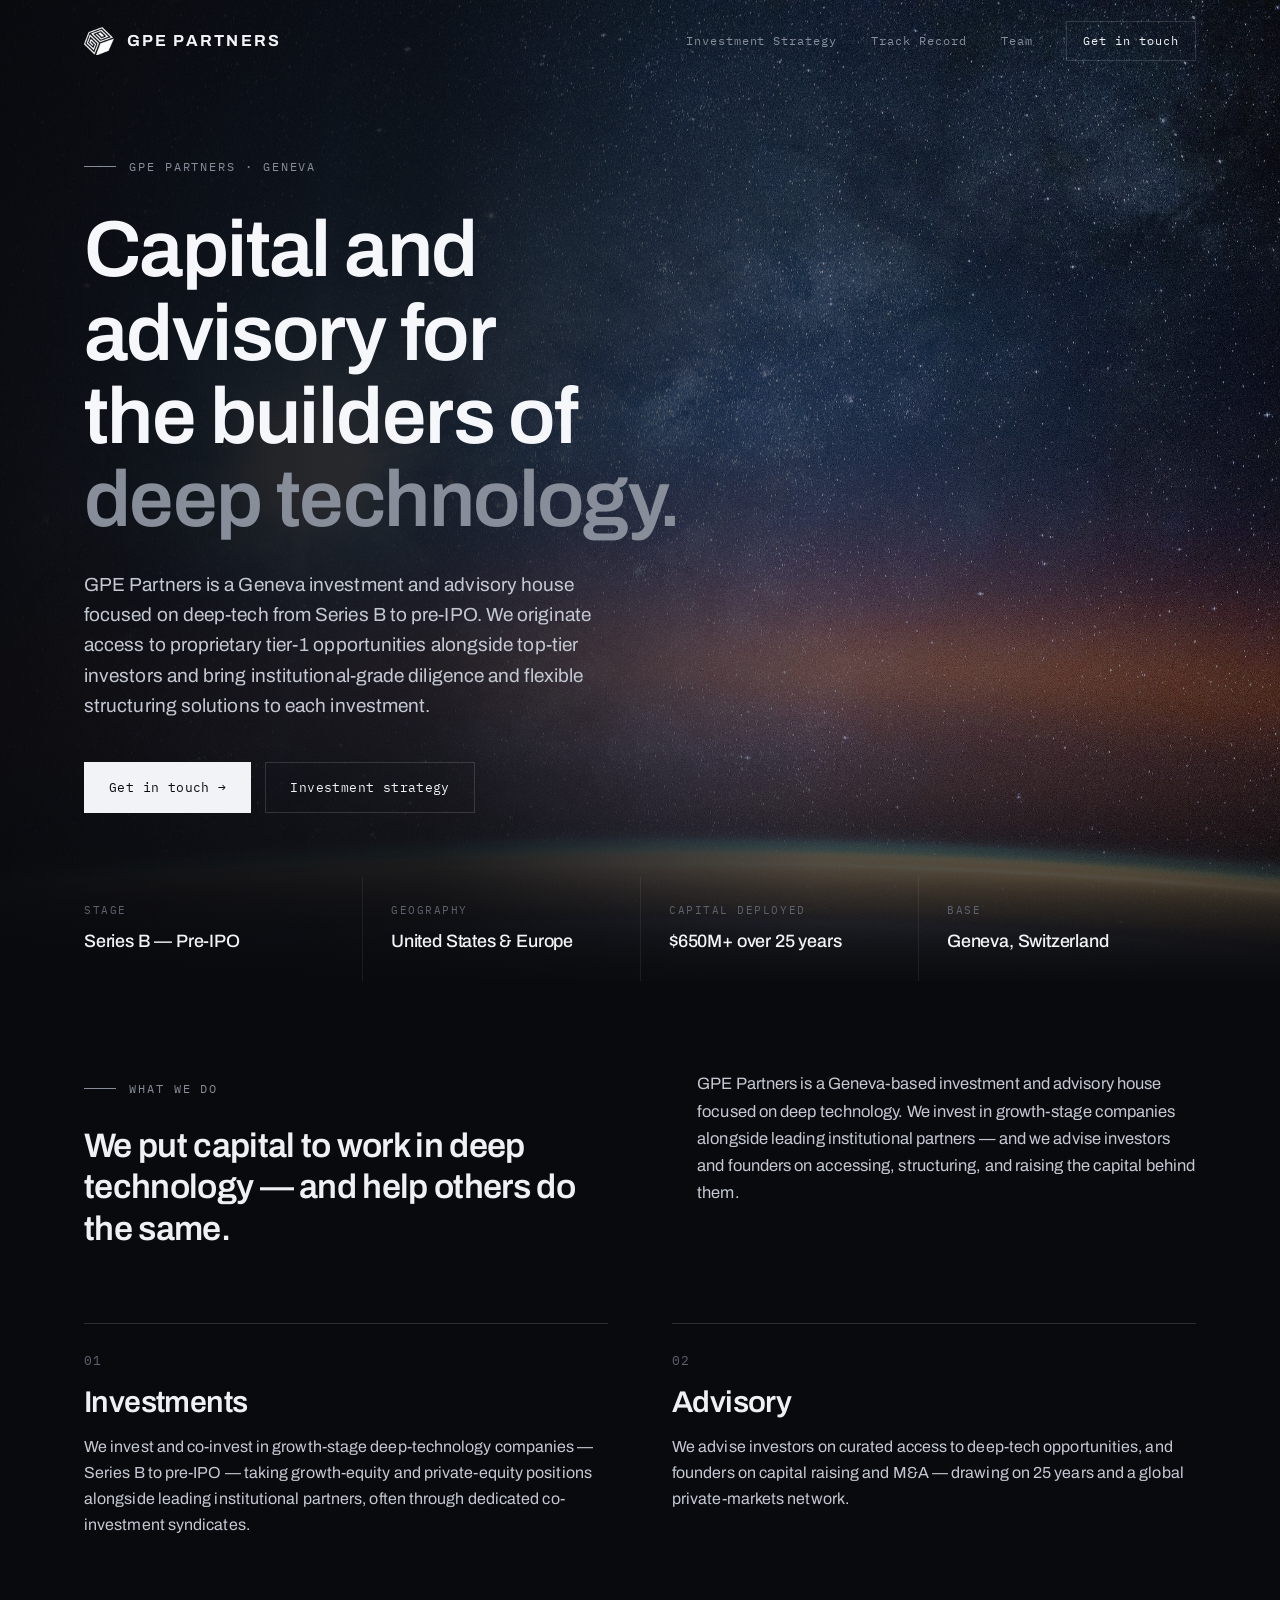
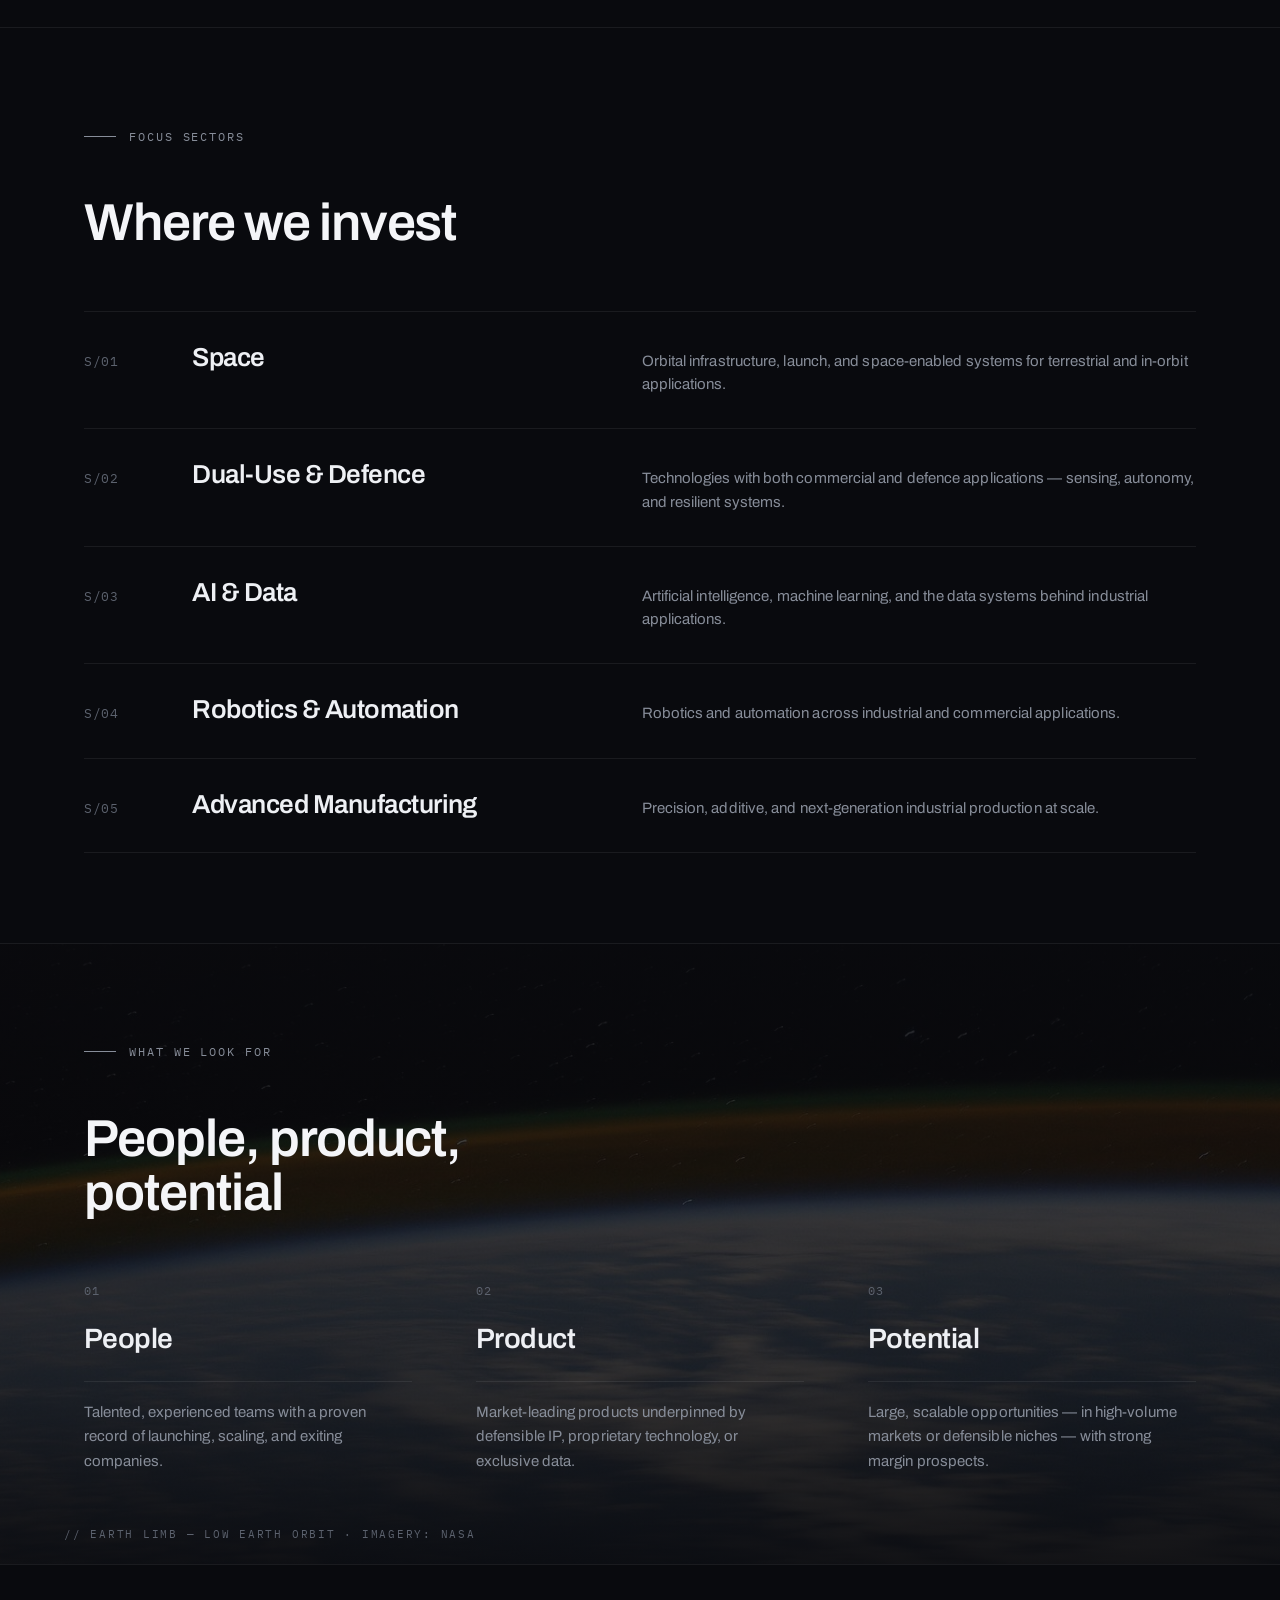
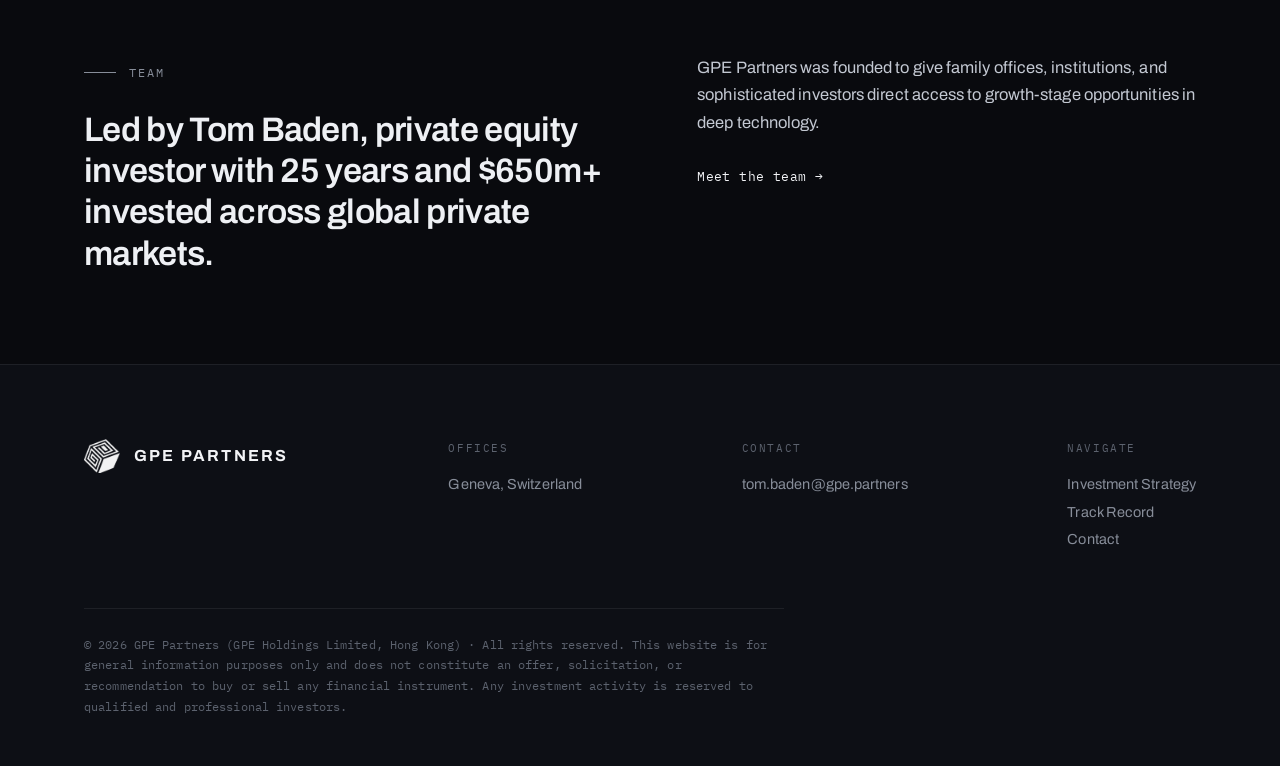
==== index.html @ fb54dc1a "Hero: first-person sub-line copy (We originate / bring); fix originate typo Co-Authored-By: Claude O" ====
<!DOCTYPE html>
<html lang="en">
<head>
<meta charset="utf-8">
<meta name="viewport" content="width=device-width, initial-scale=1">
<title>GPE Partners — Investment & advisory for deep technology</title>
<link rel="stylesheet" href="styles.css?v=13">
</head>
<body>

<header class="site-header" id="hdr">
  <div class="wrap">
    <a class="brand" href="index.html"><img src="logo-mark.png" alt="GPE Partners"><b>GPE Partners</b></a>
    <button class="menu-toggle" aria-label="Menu" aria-expanded="false"><span></span><span></span><span></span></button>
    <nav class="nav">
      <a href="strategy.html">Investment Strategy</a>
      <a href="track-record.html">Track Record</a>
      <a href="team.html">Team</a>
      <a class="cta" href="mailto:tom.baden@gpe.partners">Get in touch</a>
    </nav>
  </div>
</header>

<!-- HERO -->
<section class="hero">
  <div class="img"></div>
  <div class="scrim"></div>
  <div class="wrap">
    <span class="eyebrow">GPE Partners · Geneva</span>
    <h1>Capital and advisory for the builders of <span>deep technology.</span></h1>
    <p class="sub">GPE Partners is a Geneva investment and advisory house focused on deep-tech from Series&nbsp;B to pre-IPO. We originate access to proprietary tier-1 opportunities alongside top-tier investors and bring institutional-grade diligence and flexible structuring solutions to each investment.</p>
    <div class="cta-row">
      <a class="btn solid" href="mailto:tom.baden@gpe.partners">Get in touch →</a>
      <a class="btn" href="strategy.html">Investment strategy</a>
    </div>
  </div>
  <div class="facts">
    <div class="wrap">
      <div class="fact"><div class="k">Stage</div><div class="v">Series B — Pre-IPO</div></div>
      <div class="fact"><div class="k">Geography</div><div class="v">United States &amp; Europe</div></div>
      <div class="fact"><div class="k">Capital deployed</div><div class="v">$650M+ over 25 years</div></div>
      <div class="fact"><div class="k">Base</div><div class="v">Geneva, Switzerland</div></div>
    </div>
  </div>
</section>

<!-- WHAT WE DO / TWO ARMS -->
<section>
  <div class="wrap two-col reveal">
    <div>
      <span class="eyebrow">What we do</span>
      <p class="big" style="margin-top:26px;">We put capital to work in deep technology — and help others do the same.</p>
    </div>
    <div class="body-col">
      <p>GPE Partners is a Geneva-based investment and advisory house focused on deep technology. We invest in growth-stage companies alongside leading institutional partners — and we advise investors and founders on accessing, structuring, and raising the capital behind them.</p>
    </div>
  </div>
  <div class="wrap arms reveal">
    <div class="arm">
      <div class="arm-n">01</div>
      <h3>Investments</h3>
      <p>We invest and co-invest in growth-stage deep-technology companies — Series&nbsp;B to pre-IPO — taking growth-equity and private-equity positions alongside leading institutional partners, often through dedicated co-investment syndicates.</p>
    </div>
    <div class="arm">
      <div class="arm-n">02</div>
      <h3>Advisory</h3>
      <p>We advise investors on curated access to deep-tech opportunities, and founders on capital raising and M&amp;A — drawing on 25 years and a global private-markets network.</p>
    </div>
  </div>
</section>

<!-- SECTORS -->
<section class="divide">
  <div class="wrap">
    <div class="section-head reveal">
      <span class="eyebrow">Focus sectors</span>
      <h2 style="margin-top:24px;">Where we invest</h2>
    </div>
    <div class="sectors reveal">
      <div class="srow"><div class="idx">S/01</div><h3>Space</h3><p>Orbital infrastructure, launch, and space-enabled systems for terrestrial and in-orbit applications.</p></div>
      <div class="srow"><div class="idx">S/02</div><h3>Dual-Use &amp; Defence</h3><p>Technologies with both commercial and defence applications — sensing, autonomy, and resilient systems.</p></div>
      <div class="srow"><div class="idx">S/03</div><h3>AI &amp; Data</h3><p>Artificial intelligence, machine learning, and the data systems behind industrial applications.</p></div>
      <div class="srow"><div class="idx">S/04</div><h3>Robotics &amp; Automation</h3><p>Robotics and automation across industrial and commercial applications.</p></div>
      <div class="srow"><div class="idx">S/05</div><h3>Advanced Manufacturing</h3><p>Precision, additive, and next-generation industrial production at scale.</p></div>
    </div>
  </div>
</section>

<!-- CRITERIA (Earth image as background) -->
<section class="divide section-bg">
  <div class="bgimg" style="background-image:url('img/golden.jpg');"></div>
  <div class="scrim"></div>
  <div class="wrap">
    <div class="section-head reveal">
      <span class="eyebrow">What we look for</span>
      <h2 style="margin-top:24px;">People, product, potential</h2>
    </div>
    <div class="criteria reveal">
      <div class="crit"><div class="n">01</div><div class="k">People</div><div class="rule"></div><p>Talented, experienced teams with a proven record of launching, scaling, and exiting companies.</p></div>
      <div class="crit"><div class="n">02</div><div class="k">Product</div><div class="rule"></div><p>Market-leading products underpinned by defensible IP, proprietary technology, or exclusive data.</p></div>
      <div class="crit"><div class="n">03</div><div class="k">Potential</div><div class="rule"></div><p>Large, scalable opportunities — in high-volume markets or defensible niches — with strong margin prospects.</p></div>
    </div>
  </div>
  <div class="credit">// Earth limb — low Earth orbit · imagery: NASA</div>
</section>

<!-- TEAM teaser -->
<section class="divide" id="team">
  <div class="wrap two-col reveal">
    <div>
      <span class="eyebrow">Team</span>
      <p class="big" style="margin-top:26px;">Led by Tom Baden, private equity investor with 25 years and $650m+ invested across global private markets.</p>
    </div>
    <div class="body-col">
      <p>GPE Partners was founded to give family offices, institutions, and sophisticated investors direct access to growth-stage opportunities in deep technology.</p>
      <p style="margin-top:26px;"><a class="link" href="team.html">Meet the team →</a></p>
    </div>
  </div>
</section>

<!-- FOOTER -->
<footer class="site-footer">
  <div class="wrap">
    <div class="fbrand"><img src="logo-mark.png" alt="GPE Partners"><b>GPE Partners</b></div>
    <div class="fcol"><h4>Offices</h4><p>Geneva, Switzerland</p></div>
    <div class="fcol"><h4>Contact</h4><a href="mailto:tom.baden@gpe.partners">tom.baden@gpe.partners</a></div>
    <div class="fcol"><h4>Navigate</h4><a href="strategy.html">Investment Strategy</a><a href="track-record.html">Track Record</a><a href="mailto:tom.baden@gpe.partners">Contact</a></div>
  </div>
  <div class="wrap">
    <p class="foot-legal">© 2026 GPE Partners (GPE Holdings Limited, Hong Kong) · All rights reserved. This website is for general information purposes only and does not constitute an offer, solicitation, or recommendation to buy or sell any financial instrument. Any investment activity is reserved to qualified and professional investors.</p>
  </div>
</footer>

<script>
(function(){
  var hdr = document.getElementById('hdr');
  function onScroll(){ if (window.scrollY > 40) hdr.classList.add('scrolled'); else hdr.classList.remove('scrolled'); }
  onScroll(); window.addEventListener('scroll', onScroll, {passive:true});
  var mt = document.querySelector('.menu-toggle');
  if (mt) {
    mt.addEventListener('click', function(){
      var open = hdr.classList.toggle('nav-open');
      mt.setAttribute('aria-expanded', open ? 'true' : 'false');
    });
    hdr.querySelectorAll('.nav a').forEach(function(a){
      a.addEventListener('click', function(){ hdr.classList.remove('nav-open'); mt.setAttribute('aria-expanded','false'); });
    });
  }
  var reduce = window.matchMedia('(prefers-reduced-motion: reduce)').matches;
  var els = document.querySelectorAll('.reveal');
  if (reduce || !('IntersectionObserver' in window)) { els.forEach(function(e){e.classList.add('in');}); return; }
  var io = new IntersectionObserver(function(entries){
    entries.forEach(function(en){ if(en.isIntersecting){ en.target.classList.add('in'); io.unobserve(en.target); } });
  }, {threshold: 0.12, rootMargin: '0px 0px -8% 0px'});
  els.forEach(function(e){ io.observe(e); });
})();
</script>

</body>
</html>
---- styles.css ----
/* ==========================================================================
   GPE Partners — v4  ·  "Mission control"
   Archivo grotesque + IBM Plex Mono · monochrome · telemetry / spec-sheet
   ========================================================================== */

@import url('https://fonts.googleapis.com/css2?family=Archivo:wght@400;500;600;700&family=IBM+Plex+Mono:wght@400;500&display=swap');

:root{
  --bg:    #090a0e;
  --panel: #0d0f15;
  --fg:    #f2f3f6;
  --fg-2:  #c3c8d2;
  --mut:   #878d99;
  --dim:   #5c626e;
  --line:  rgba(255,255,255,0.14);
  --line2: rgba(255,255,255,0.07);

  --sans: 'Archivo', -apple-system, BlinkMacSystemFont, 'Segoe UI', sans-serif;
  --mono: 'IBM Plex Mono', ui-monospace, SFMono-Regular, monospace;

  --wrap: 1240px;
  --gutter: clamp(22px, 5vw, 72px);
}

*{ box-sizing:border-box; margin:0; padding:0; }
html{ scroll-behavior:smooth; }
html,body{ overflow-x:hidden; }
body{
  background:var(--bg); color:var(--fg); font-family:var(--sans);
  font-size:16.5px; font-weight:400; line-height:1.65; letter-spacing:0.005em;
  -webkit-font-smoothing:antialiased; text-rendering:optimizeLegibility;
}
.wrap{ max-width:var(--wrap); margin:0 auto; padding:0 var(--gutter); }
a{ color:inherit; text-decoration:none; }
h1,h2,h3{ font-weight:600; letter-spacing:-0.02em; line-height:1.05; }

/* ---- shared bits ---------------------------------------------------- */
.eyebrow{
  font-family:var(--mono); font-size:12px; font-weight:400; letter-spacing:0.16em;
  text-transform:uppercase; color:var(--mut); display:inline-flex; align-items:center; gap:13px;
}
.eyebrow::before{ content:""; width:32px; height:1px; background:var(--mut); }

.btn{
  display:inline-flex; align-items:center; gap:9px;
  font-family:var(--mono); font-size:13px; letter-spacing:0.03em;
  padding:14px 24px; border:1px solid var(--line); transition:all .2s ease; color:var(--fg);
}
.btn.solid{ background:var(--fg); color:var(--bg); border-color:var(--fg); }
.btn:hover{ background:#fff; color:var(--bg); border-color:#fff; }

.link{ font-family:var(--mono); font-size:13px; letter-spacing:0.03em; color:var(--fg);
  display:inline-flex; align-items:center; gap:9px; transition:gap .2s ease; }
.link:hover{ gap:14px; }

/* ---- header --------------------------------------------------------- */
.site-header{ position:fixed; top:0; left:0; right:0; z-index:60;
  transition:background .3s ease, border-color .3s ease, backdrop-filter .3s ease;
  border-bottom:1px solid transparent; }
.site-header.scrolled{ background:rgba(9,10,14,0.82); backdrop-filter:saturate(150%) blur(16px);
  border-bottom:1px solid var(--line2); }
.site-header .wrap{ display:flex; align-items:center; justify-content:space-between; height:82px; }
.brand{ display:flex; align-items:center; gap:13px; position:relative; z-index:2; }
.brand img{ height:28px; width:auto; display:block; }
.brand b{ font-weight:700; font-size:16px; letter-spacing:0.14em; text-transform:uppercase; }
.nav{ display:flex; align-items:center; gap:34px; }
.nav a{ font-family:var(--mono); font-size:12px; letter-spacing:0.08em; color:var(--mut); transition:color .18s ease; }
.nav a:hover{ color:#fff; }
.nav a.cta{ color:var(--fg); border:1px solid var(--line); padding:9px 16px; }
.nav a.cta:hover{ border-color:#fff; color:#fff; }
.menu-toggle{ display:none; flex-direction:column; justify-content:center; gap:5px; width:42px; height:42px; padding:9px; background:none; border:none; cursor:pointer; position:relative; z-index:2; }
.menu-toggle span{ display:block; width:22px; height:1.5px; background:var(--fg); transition:transform .25s ease, opacity .2s ease; }
.site-header.nav-open .menu-toggle span:nth-child(1){ transform:translateY(6.5px) rotate(45deg); }
.site-header.nav-open .menu-toggle span:nth-child(2){ opacity:0; }
.site-header.nav-open .menu-toggle span:nth-child(3){ transform:translateY(-6.5px) rotate(-45deg); }

/* ---- hero ----------------------------------------------------------- */
.hero{ position:relative; min-height:100svh; display:flex; flex-direction:column; justify-content:space-between; overflow:hidden; padding:0; }
.hero.compact{ min-height:74svh; justify-content:center; }
.hero .img{ position:absolute; inset:0; z-index:0; background:url('img/hero.jpg') center/cover no-repeat;
  animation:kenburns 44s ease-in-out infinite alternate; }
.hero.compact .img{ background-position:center 58%; }
.hero .scrim{ position:absolute; inset:0; z-index:1;
  background:
    linear-gradient(90deg, rgba(9,10,14,0.96) 0%, rgba(9,10,14,0.85) 34%, rgba(9,10,14,0.45) 64%, rgba(9,10,14,0.32) 100%),
    linear-gradient(0deg, rgba(9,10,14,0.92) 0%, transparent 24%); }
.hero > .wrap{ position:relative; z-index:2; width:100%; padding-top:clamp(148px,15.5vh,188px); padding-bottom:64px; }
.hero .eyebrow{ margin-bottom:32px; }
.hero h1{ font-size:clamp(40px,6.2vw,84px); max-width:15ch; text-wrap:balance; color:#f6f7fb; }
.hero h1 span{ color:var(--mut); }
.hero .sub{ margin-top:28px; max-width:50ch; font-size:clamp(16px,1.6vw,19px); line-height:1.6; color:var(--fg-2); }
.hero .cta-row{ margin-top:40px; display:flex; gap:14px; flex-wrap:wrap; }

@keyframes kenburns{ from{ transform:scale(1); } to{ transform:scale(1.08); } }

/* ---- telemetry / fund-facts strip ----------------------------------- */
.facts{ position:relative; z-index:2;
  background:linear-gradient(0deg, rgba(9,10,14,0.72), transparent); }
.facts .wrap{ display:grid; grid-template-columns:repeat(4,1fr); }
.fact{ padding:24px 28px 24px 0; }
.fact + .fact{ padding-left:28px; border-left:1px solid var(--line2); }
.fact .k{ font-family:var(--mono); font-size:11px; letter-spacing:0.14em; text-transform:uppercase; color:var(--dim); }
.fact .v{ margin-top:8px; font-size:clamp(15px,1.4vw,18px); font-weight:500; letter-spacing:-0.01em; }

/* ---- sections ------------------------------------------------------- */
section{ position:relative; padding:clamp(58px,7vw,100px) 0; }
.divide{ border-top:1px solid var(--line2); }
.section-head{ max-width:60ch; }
.section-head .eyebrow{ margin-bottom:26px; }
.section-head h2{ font-size:clamp(30px,4.2vw,52px); color:#f4f5f8; text-wrap:balance; }
.section-head p{ margin-top:22px; font-size:18px; color:var(--fg-2); font-weight:400; }

.two-col{ display:grid; grid-template-columns:1.05fr 1fr; gap:clamp(34px,7vw,104px); align-items:start; }
.big{ font-size:clamp(24px,3vw,34px); font-weight:600; letter-spacing:-0.02em; line-height:1.22; color:#eef0f4; }
.body-col p{ color:var(--fg-2); font-size:16.5px; }
.body-col p + p{ margin-top:20px; }

/* ---- sector list ---------------------------------------------------- */
.sectors{ margin-top:60px; border-top:1px solid var(--line2); }
.srow{ display:grid; grid-template-columns:70px 1fr 1.35fr; gap:clamp(16px,3vw,52px);
  align-items:baseline; padding:32px 0; border-bottom:1px solid var(--line2); transition:background .25s ease; }
.srow:hover{ background:rgba(255,255,255,0.02); }
.srow .idx{ font-family:var(--mono); font-size:13px; color:var(--dim); letter-spacing:0.05em; }
.srow h3{ font-size:clamp(20px,2.4vw,26px); font-weight:600; color:#eef0f4; }
.srow p{ color:var(--mut); font-size:15px; line-height:1.55; }

/* ---- criteria ------------------------------------------------------- */
.criteria{ display:grid; grid-template-columns:repeat(3,1fr); gap:clamp(28px,5vw,68px); margin-top:60px; }
.crit .n{ font-family:var(--mono); font-size:12px; letter-spacing:0.1em; color:var(--dim); }
.crit .k{ margin-top:16px; font-size:clamp(22px,2.6vw,28px); font-weight:600; letter-spacing:-0.02em; color:#eef0f4; }
.crit .rule{ width:100%; height:1px; background:var(--line2); margin:18px 0 18px; }
.crit p{ color:var(--mut); font-size:15px; }

/* ---- stage ladder --------------------------------------------------- */
.ladder{ display:grid; grid-template-columns:repeat(3,1fr); gap:10px; margin-top:54px; }
.stage{ border:1px solid var(--line2); padding:20px 12px; text-align:center;
  font-family:var(--mono); font-size:11.5px; font-weight:400; letter-spacing:0.08em; text-transform:uppercase; color:var(--dim); }
.stage.on{ color:var(--bg); background:var(--fg); border-color:var(--fg); font-weight:500; }
.ladder-cap{ margin-top:22px; font-family:var(--mono); font-size:12.5px; color:var(--dim); letter-spacing:0.02em; }

.note{ margin-top:24px; font-family:var(--mono); font-size:11.5px; color:var(--dim); letter-spacing:0.03em; }

/* ---- footer --------------------------------------------------------- */
.site-footer{ border-top:1px solid var(--line2); padding:74px 0 48px; background:var(--panel); }
.site-footer .wrap{ display:flex; justify-content:space-between; align-items:flex-start; gap:48px; flex-wrap:wrap; }
.site-footer .fbrand{ display:flex; align-items:center; gap:14px; }
.site-footer .fbrand img{ height:34px; width:auto; opacity:0.95; }
.site-footer .fbrand b{ font-family:var(--sans); font-weight:700; font-size:16px; letter-spacing:0.14em; text-transform:uppercase; color:#f2f3f6; }
.site-footer .fcol h4{ font-family:var(--mono); font-size:11px; letter-spacing:0.14em; text-transform:uppercase; color:var(--dim); font-weight:400; margin-bottom:14px; }
.site-footer .fcol p, .site-footer .fcol a{ font-size:14.5px; color:var(--mut); line-height:1.9; display:block; }
.site-footer .fcol a:hover{ color:#fff; }
.foot-legal{ margin-top:54px; padding-top:26px; border-top:1px solid var(--line2);
  font-family:var(--mono); font-size:11.5px; color:var(--dim); line-height:1.8; max-width:100ch; letter-spacing:0.01em; }

/* ---- reveal --------------------------------------------------------- */
.reveal{ opacity:0; transform:translateY(20px); transition:opacity .8s cubic-bezier(.2,.7,.2,1), transform .8s cubic-bezier(.2,.7,.2,1); }
.reveal.in{ opacity:1; transform:none; }

@media (prefers-reduced-motion: reduce){
  .hero .img{ animation:none; }
  .reveal{ opacity:1; transform:none; transition:none; }
  html{ scroll-behavior:auto; }
}

/* ---- responsive ----------------------------------------------------- */
@media (max-width:900px){
  .menu-toggle{ display:flex; }
  .site-header.nav-open{ background:var(--bg); backdrop-filter:none; -webkit-backdrop-filter:none; }
  .nav{ position:fixed; inset:0; z-index:1; flex-direction:column; align-items:flex-start; justify-content:center;
    gap:4px; padding:0 var(--gutter); background:var(--bg);
    opacity:0; pointer-events:none; transition:opacity .28s ease; }
  .site-header.nav-open .nav{ opacity:1; pointer-events:auto; }
  .nav a{ font-family:var(--sans); font-size:clamp(28px,8vw,36px); font-weight:600; letter-spacing:-0.02em;
    color:var(--fg); padding:12px 0; border:none; }
  .nav a.cta{ margin-top:30px; font-family:var(--mono); font-size:13px; font-weight:400; letter-spacing:0.05em;
    border:1px solid var(--line); padding:15px 28px; color:var(--fg); }
  .two-col{ grid-template-columns:1fr; gap:30px; }
  .criteria{ grid-template-columns:1fr; gap:30px; }
  .srow{ grid-template-columns:44px 1fr; }
  .srow p{ grid-column:2; }
  .ladder{ grid-template-columns:repeat(3,1fr); }
}
@media (max-width:520px){
  .ladder{ grid-template-columns:repeat(2,1fr); }
}
@media (max-width:600px){
  .facts .wrap{ grid-template-columns:repeat(2,1fr); }
  .fact:nth-child(3){ border-left:none; }
}

/* ---- track-record ledger (dedicated page) --------------------------- */
.ledger-group{ margin-top:64px; }
.ledger-group:first-of-type{ margin-top:52px; }
.ledger-group > .glabel{ display:flex; align-items:baseline; justify-content:space-between; gap:20px;
  font-family:var(--mono); font-size:12px; letter-spacing:0.14em; text-transform:uppercase; color:var(--mut);
  padding-bottom:16px; border-bottom:1px solid var(--line); }
.lhead, .lrow{ display:grid; grid-template-columns:1.4fr 1.7fr 1.15fr 0.95fr; gap:clamp(14px,2.4vw,40px); align-items:baseline; }
.lhead{ padding:18px 0 16px; border-bottom:1px solid var(--line2); }
.lhead span{ font-family:var(--mono); font-size:10.5px; letter-spacing:0.16em; text-transform:uppercase; color:var(--dim); }
.lrow{ padding:22px 0; border-bottom:1px solid var(--line2); transition:background .2s ease; }
.lrow:hover{ background:rgba(255,255,255,0.02); }
.lrow .co{ font-size:18px; font-weight:600; letter-spacing:-0.01em; color:#eef0f4; }
.lrow .tx{ font-size:14.5px; color:var(--fg-2); font-weight:400; }
.lrow .sec, .lrow .geo{ font-family:var(--mono); font-size:12.5px; letter-spacing:0.02em; color:var(--mut); }
.lrow .geo{ color:var(--dim); }

@media (max-width:820px){
  .lhead{ display:none; }
  .lrow{ grid-template-columns:1fr; gap:6px; padding:20px 0; }
  .lrow .co{ font-size:17px; }
  .lrow .tx{ margin-top:2px; }
  .lrow .sec::before{ content:"SECTOR — "; color:var(--dim); }
  .lrow .geo::before{ content:"GEO — "; color:var(--dim); }
}

/* ---- team ----------------------------------------------------------- */
.people{ display:flex; flex-direction:column; gap:clamp(52px,7vw,92px); margin-top:66px; }
.person{ display:grid; grid-template-columns:300px 1fr; gap:clamp(28px,5vw,66px); align-items:start; }
.person .portrait{ position:relative; aspect-ratio:4/5; border:none; background:none;
  display:flex; align-items:center; justify-content:center; overflow:hidden; }
.person .role{ font-family:var(--mono); font-size:12.5px; letter-spacing:0.12em; text-transform:uppercase; color:var(--mut); margin-bottom:12px; }
.person h3{ font-size:clamp(26px,3vw,36px); font-weight:600; letter-spacing:-0.02em; color:#eef0f4; }
.person .bio{ margin-top:20px; color:var(--fg-2); max-width:60ch; }
.person .bio p + p{ margin-top:14px; }
.person .meta{ margin-top:26px; display:flex; flex-wrap:wrap; align-items:center; gap:16px 26px; }
.person .chips{ display:flex; flex-wrap:wrap; gap:8px; }
.person .chip{ font-family:var(--mono); font-size:11px; letter-spacing:0.05em; color:var(--mut); border:1px solid var(--line2); padding:6px 11px; }

@media (max-width:820px){
  .person{ grid-template-columns:1fr; gap:24px; }
  .person .portrait{ max-width:240px; }
}

.person .portrait img{ position:absolute; inset:0; width:100%; height:100%; object-fit:cover; display:block; }

/* ---- section with image background ---------------------------------- */
.section-bg{ position:relative; overflow:hidden; }
.section-bg > .bgimg{ position:absolute; inset:0; z-index:0; background-position:center 22%; background-size:cover; background-repeat:no-repeat; }
.section-bg > .scrim{ position:absolute; inset:0; z-index:1;
  background:linear-gradient(180deg, rgba(9,10,14,0.92) 0%, rgba(9,10,14,0.74) 42%, rgba(9,10,14,0.80) 72%, rgba(9,10,14,0.95) 100%); }
.section-bg > .wrap{ position:relative; z-index:2; }
.section-bg .credit{ position:absolute; left:var(--gutter); bottom:20px; z-index:2;
  font-family:var(--mono); font-size:11px; letter-spacing:0.16em; text-transform:uppercase; color:var(--dim); }

/* ---- two arms (Investments / Advisory) ------------------------------ */
.arms{ display:grid; grid-template-columns:1fr 1fr; gap:clamp(28px,5vw,64px); margin-top:clamp(46px,6vw,74px); }
.arm{ border-top:1px solid var(--line); padding-top:26px; }
.arm-n{ font-family:var(--mono); font-size:13px; color:var(--dim); letter-spacing:0.05em; }
.arm h3{ margin-top:15px; font-size:clamp(22px,2.6vw,30px); font-weight:600; color:#eef0f4; }
.arm p{ margin-top:16px; color:var(--fg-2); font-size:16px; line-height:1.62; }
@media (max-width:760px){ .arms{ grid-template-columns:1fr; gap:34px; } }
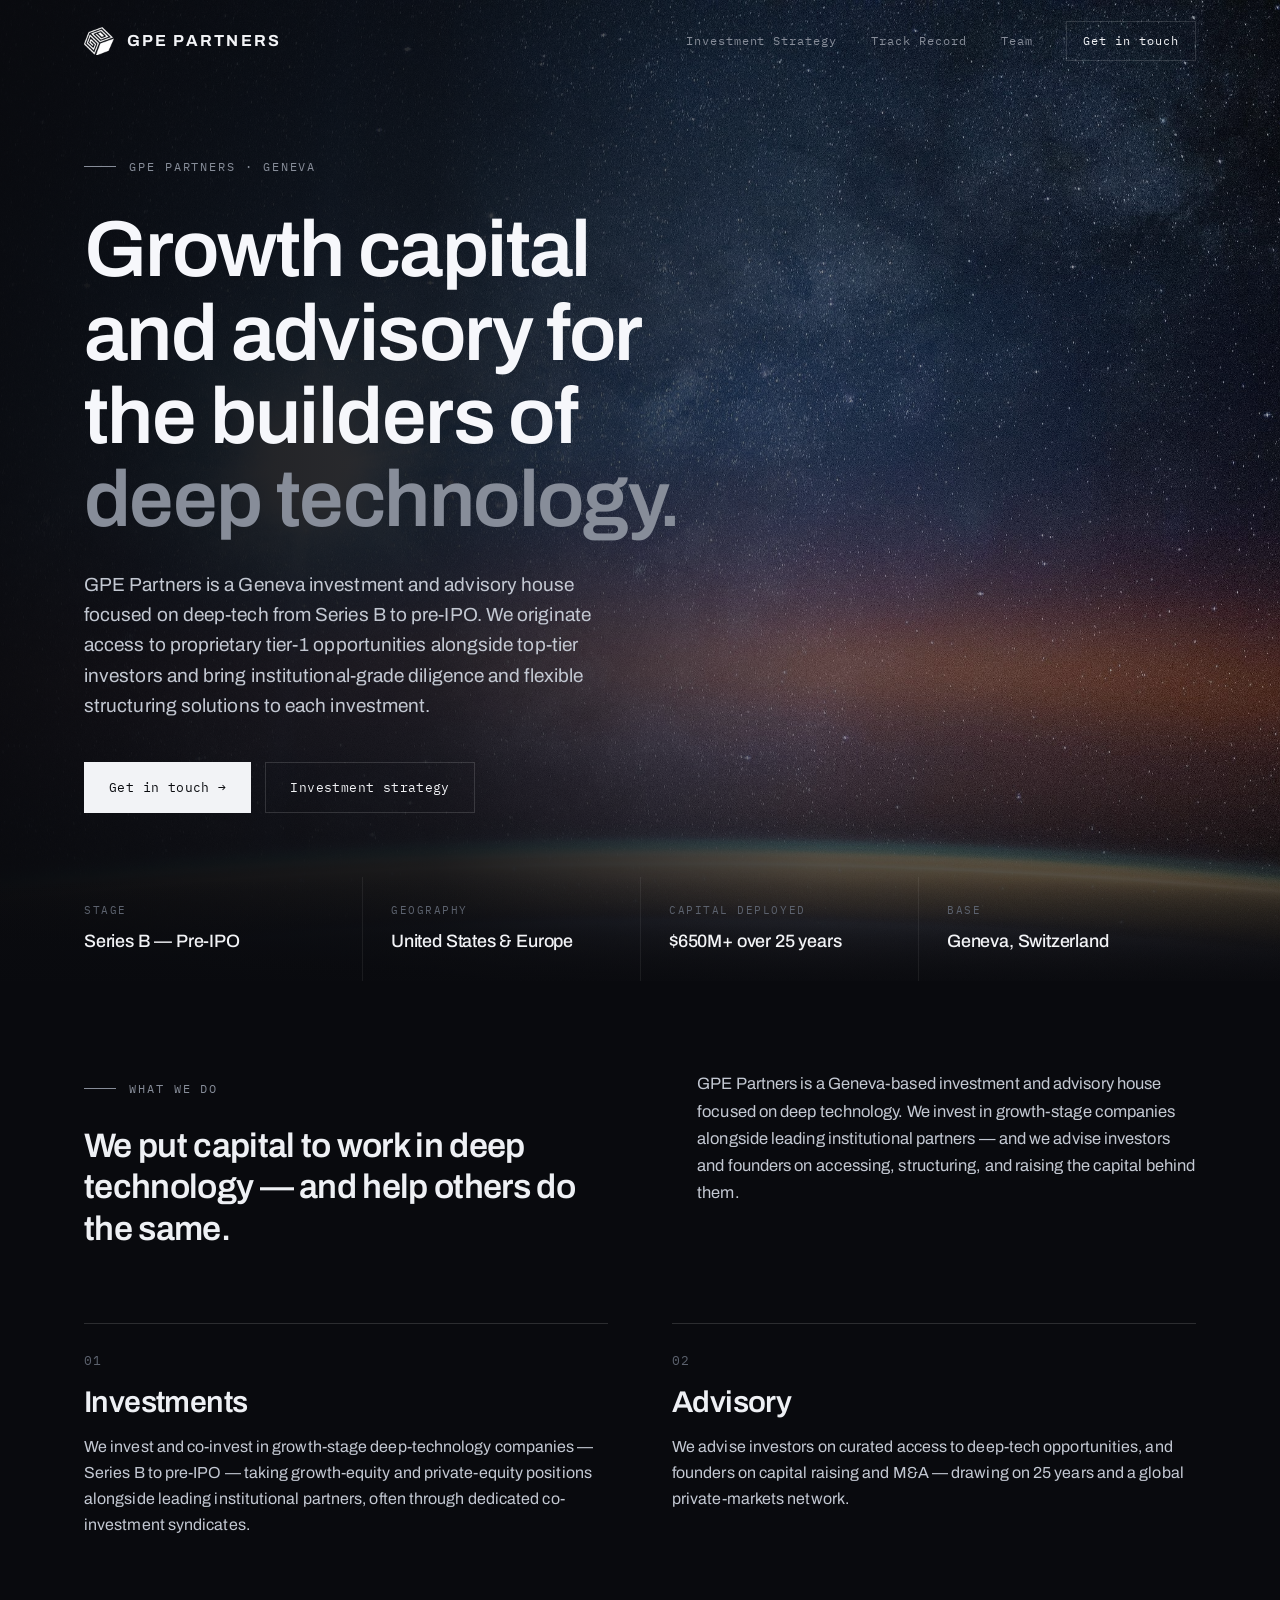
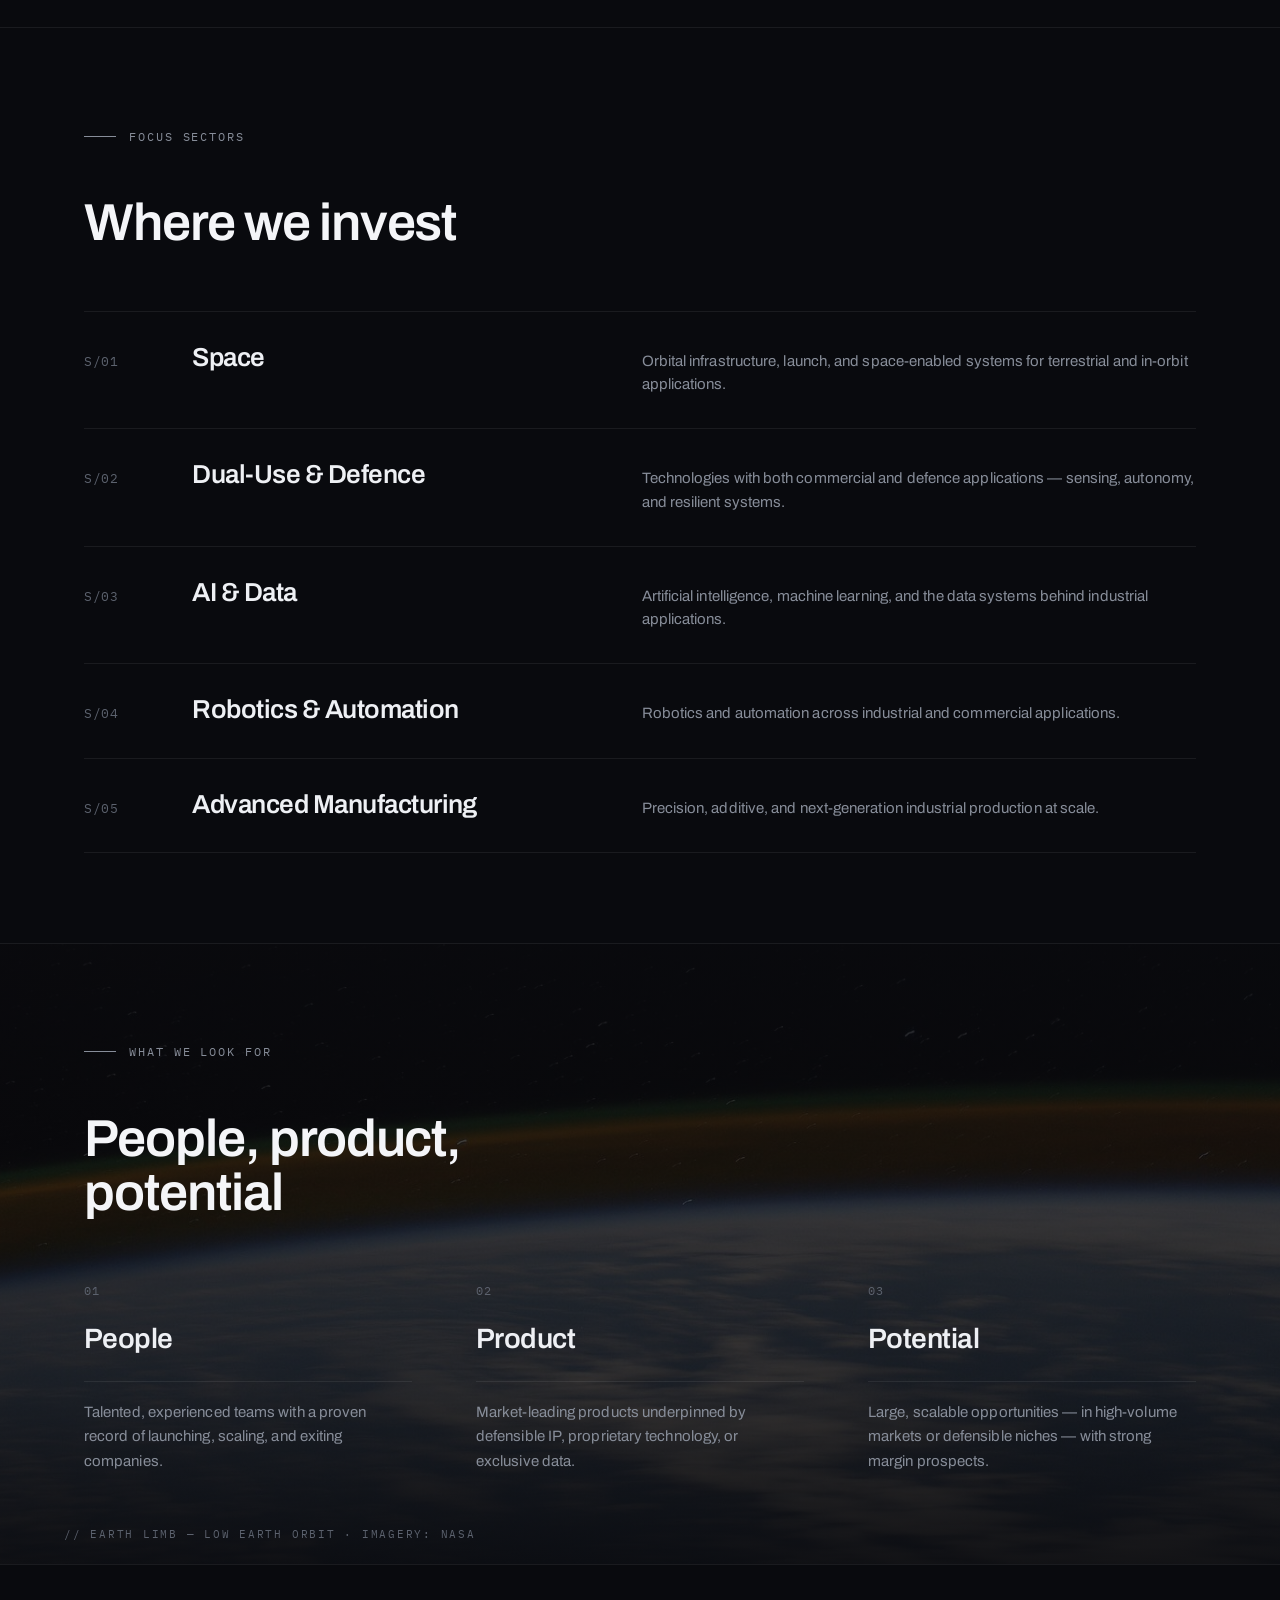
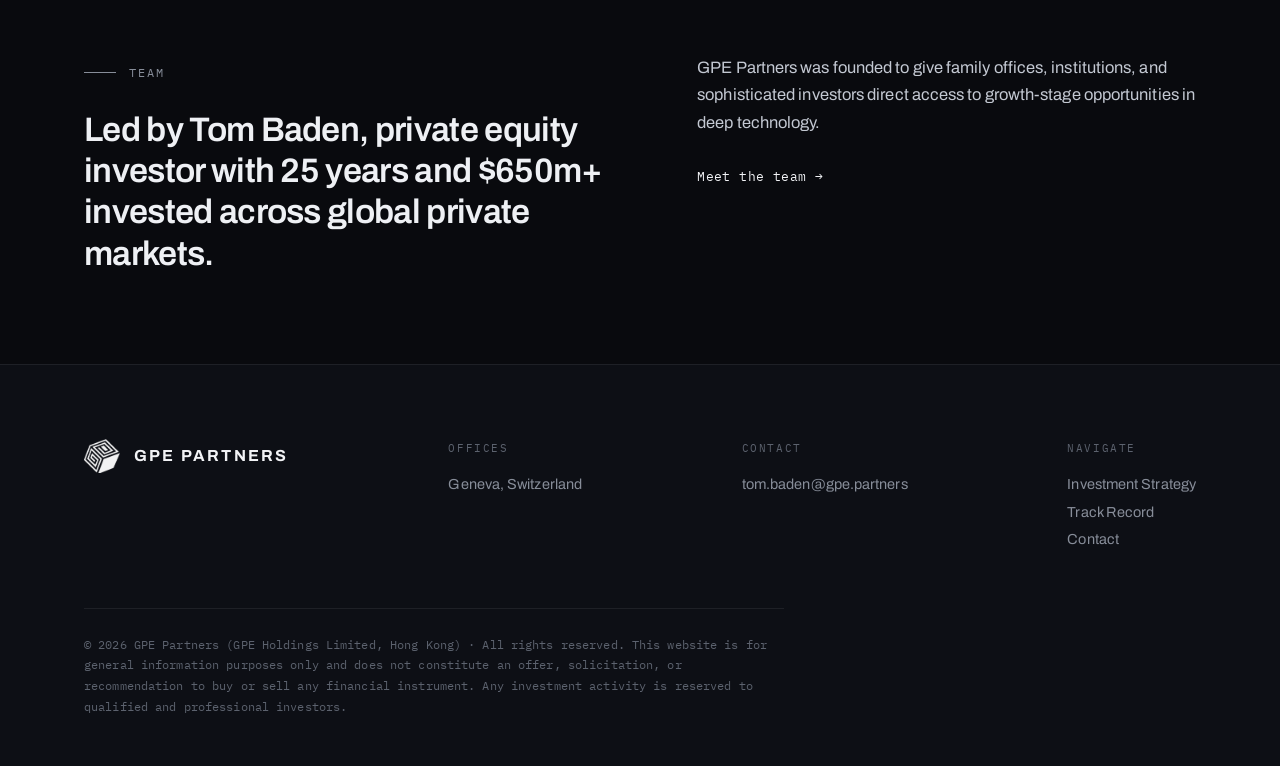
==== commit 4e52e9bc: "Home: headline reads 'Growth capital and advisory' Co-Authored-By: Claude Opus 5.5 <noreply@anthropi" ====
--- a/index.html
+++ b/index.html
@@ -27,7 +27,7 @@
   <div class="scrim"></div>
   <div class="wrap">
     <span class="eyebrow">GPE Partners · Geneva</span>
-    <h1>Capital and advisory for the builders of <span>deep technology.</span></h1>
+    <h1>Growth capital and advisory for the builders of <span>deep technology.</span></h1>
     <p class="sub">GPE Partners is a Geneva investment and advisory house focused on deep-tech from Series&nbsp;B to pre-IPO. We originate access to proprietary tier-1 opportunities alongside top-tier investors and bring institutional-grade diligence and flexible structuring solutions to each investment.</p>
     <div class="cta-row">
       <a class="btn solid" href="mailto:tom.baden@gpe.partners">Get in touch →</a>
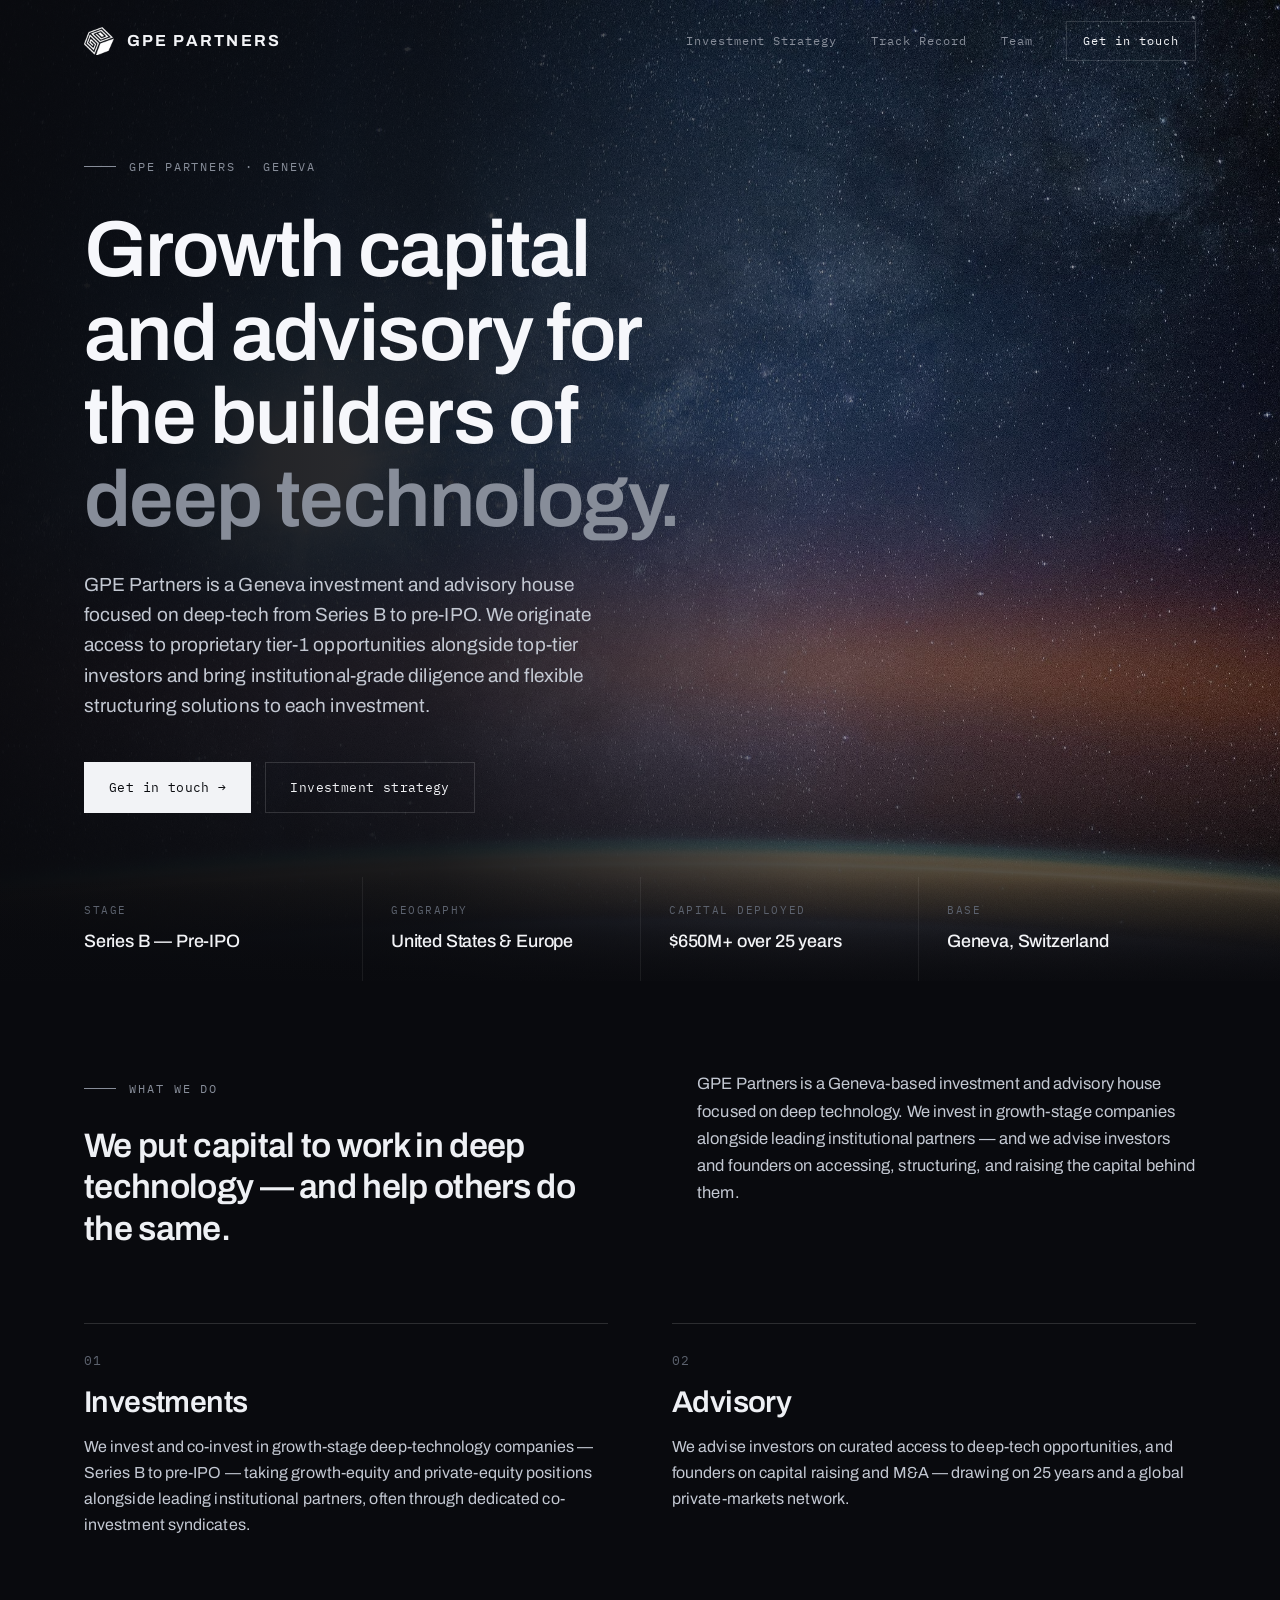
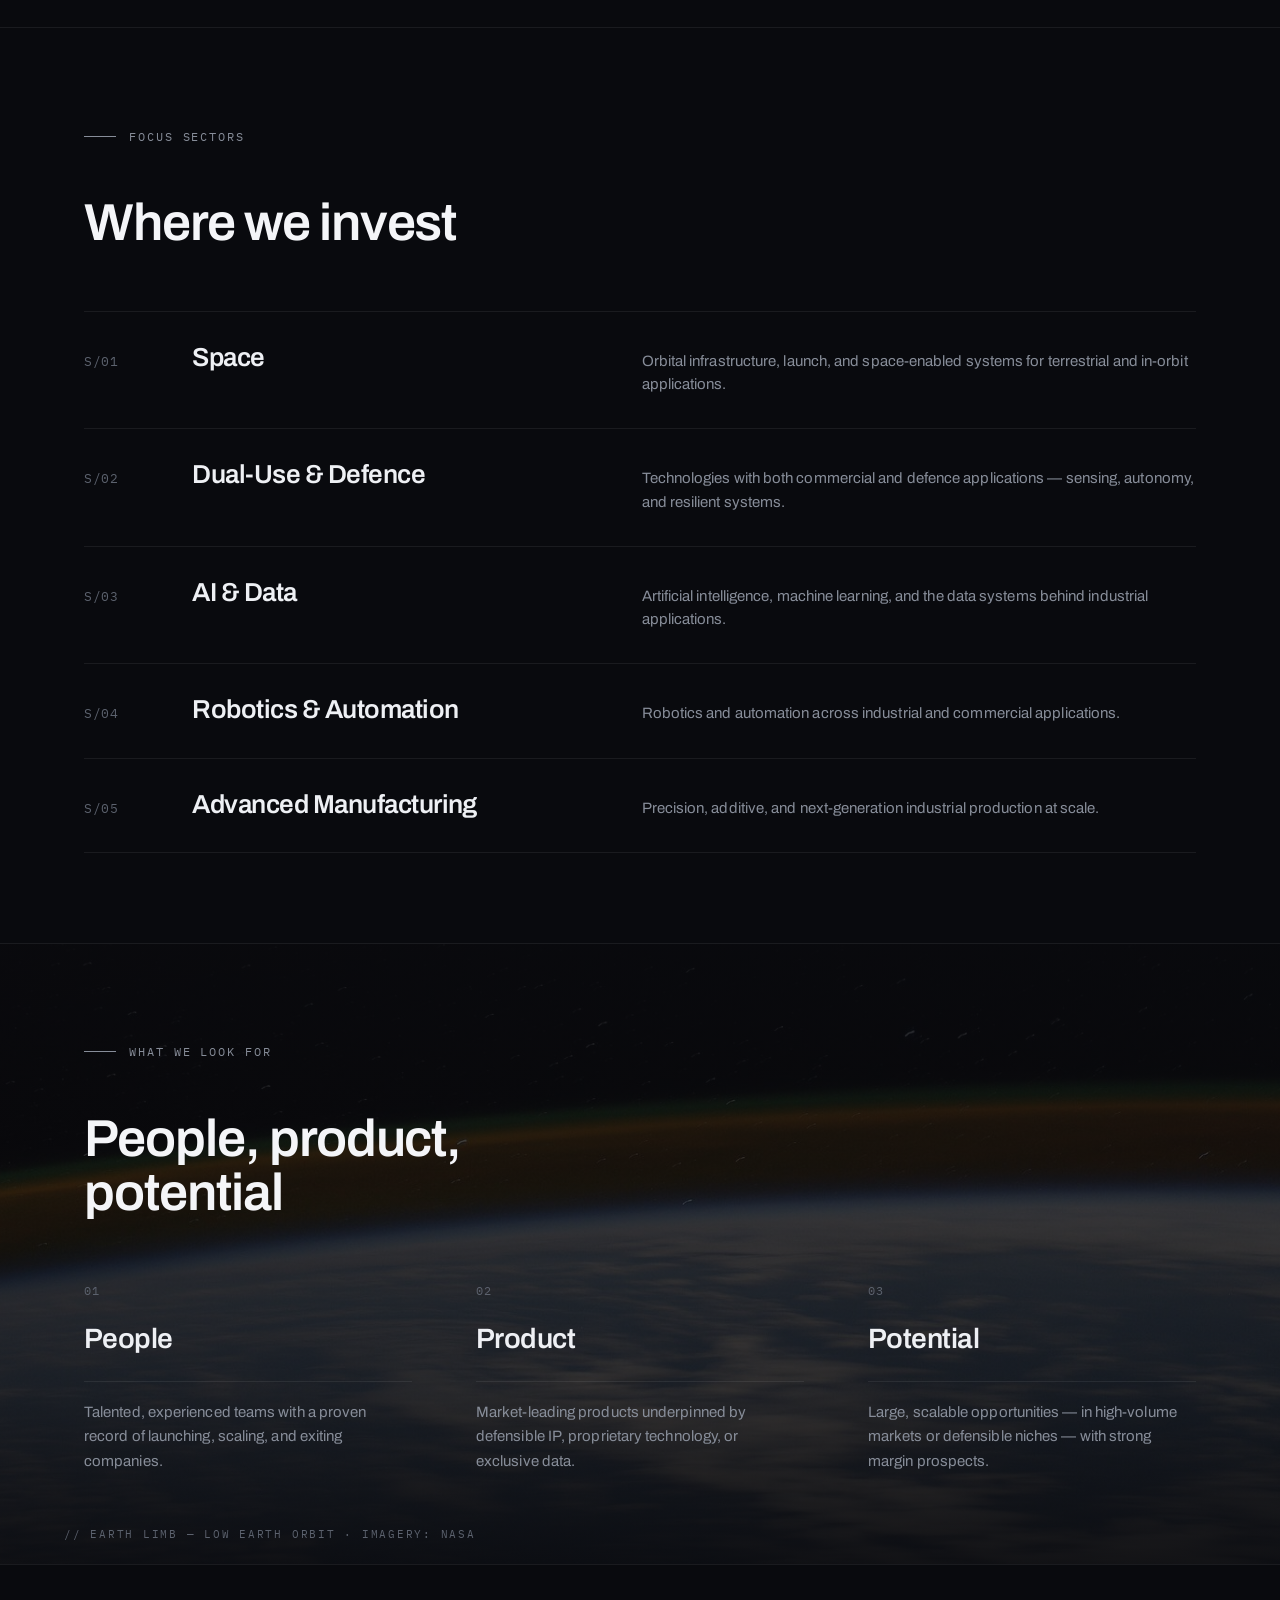
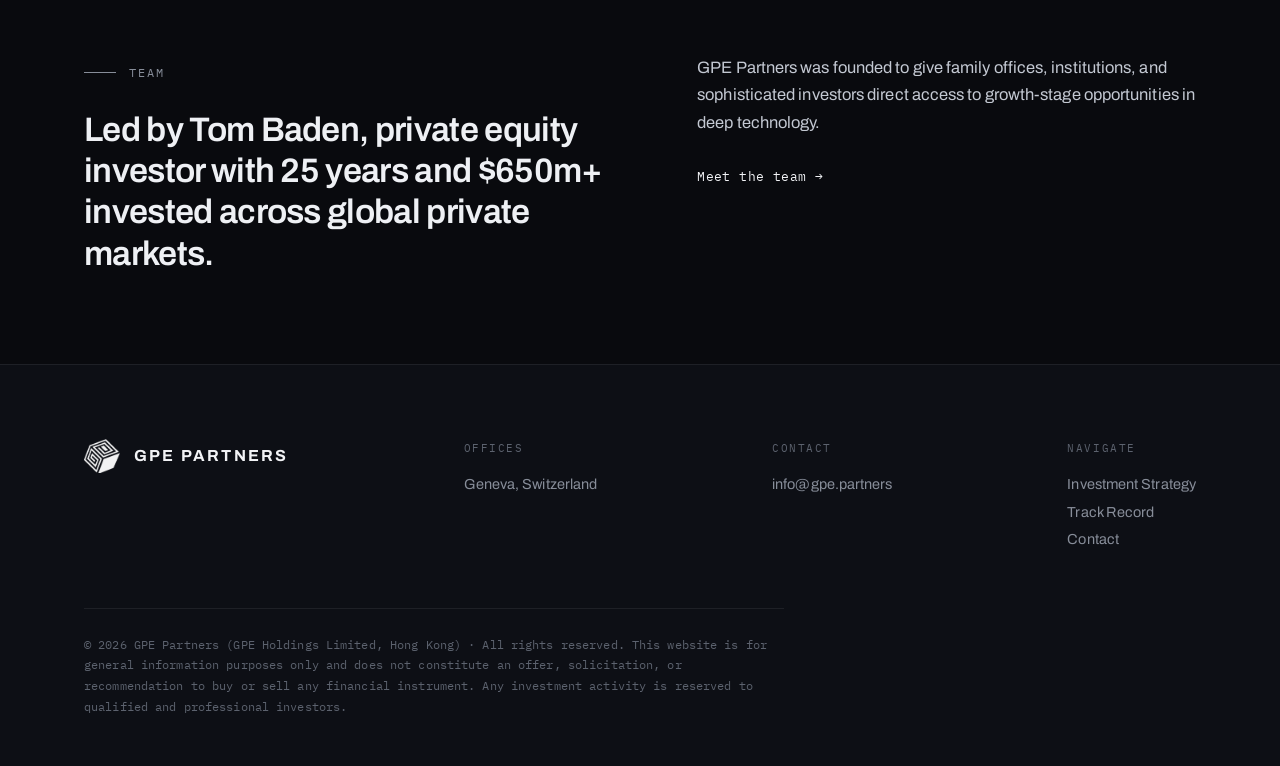
==== commit 80db0100: "Footer: contact address info@gpe.partners on all pages Co-Authored-By: Claude Opus 5.5 <noreply@anth" ====
--- a/index.html
+++ b/index.html
@@ -123,8 +123,8 @@
   <div class="wrap">
     <div class="fbrand"><img src="logo-mark.png" alt="GPE Partners"><b>GPE Partners</b></div>
     <div class="fcol"><h4>Offices</h4><p>Geneva, Switzerland</p></div>
-    <div class="fcol"><h4>Contact</h4><a href="mailto:tom.baden@gpe.partners">tom.baden@gpe.partners</a></div>
-    <div class="fcol"><h4>Navigate</h4><a href="strategy.html">Investment Strategy</a><a href="track-record.html">Track Record</a><a href="mailto:tom.baden@gpe.partners">Contact</a></div>
+    <div class="fcol"><h4>Contact</h4><a href="mailto:info@gpe.partners">info@gpe.partners</a></div>
+    <div class="fcol"><h4>Navigate</h4><a href="strategy.html">Investment Strategy</a><a href="track-record.html">Track Record</a><a href="mailto:info@gpe.partners">Contact</a></div>
   </div>
   <div class="wrap">
     <p class="foot-legal">© 2026 GPE Partners (GPE Holdings Limited, Hong Kong) · All rights reserved. This website is for general information purposes only and does not constitute an offer, solicitation, or recommendation to buy or sell any financial instrument. Any investment activity is reserved to qualified and professional investors.</p>
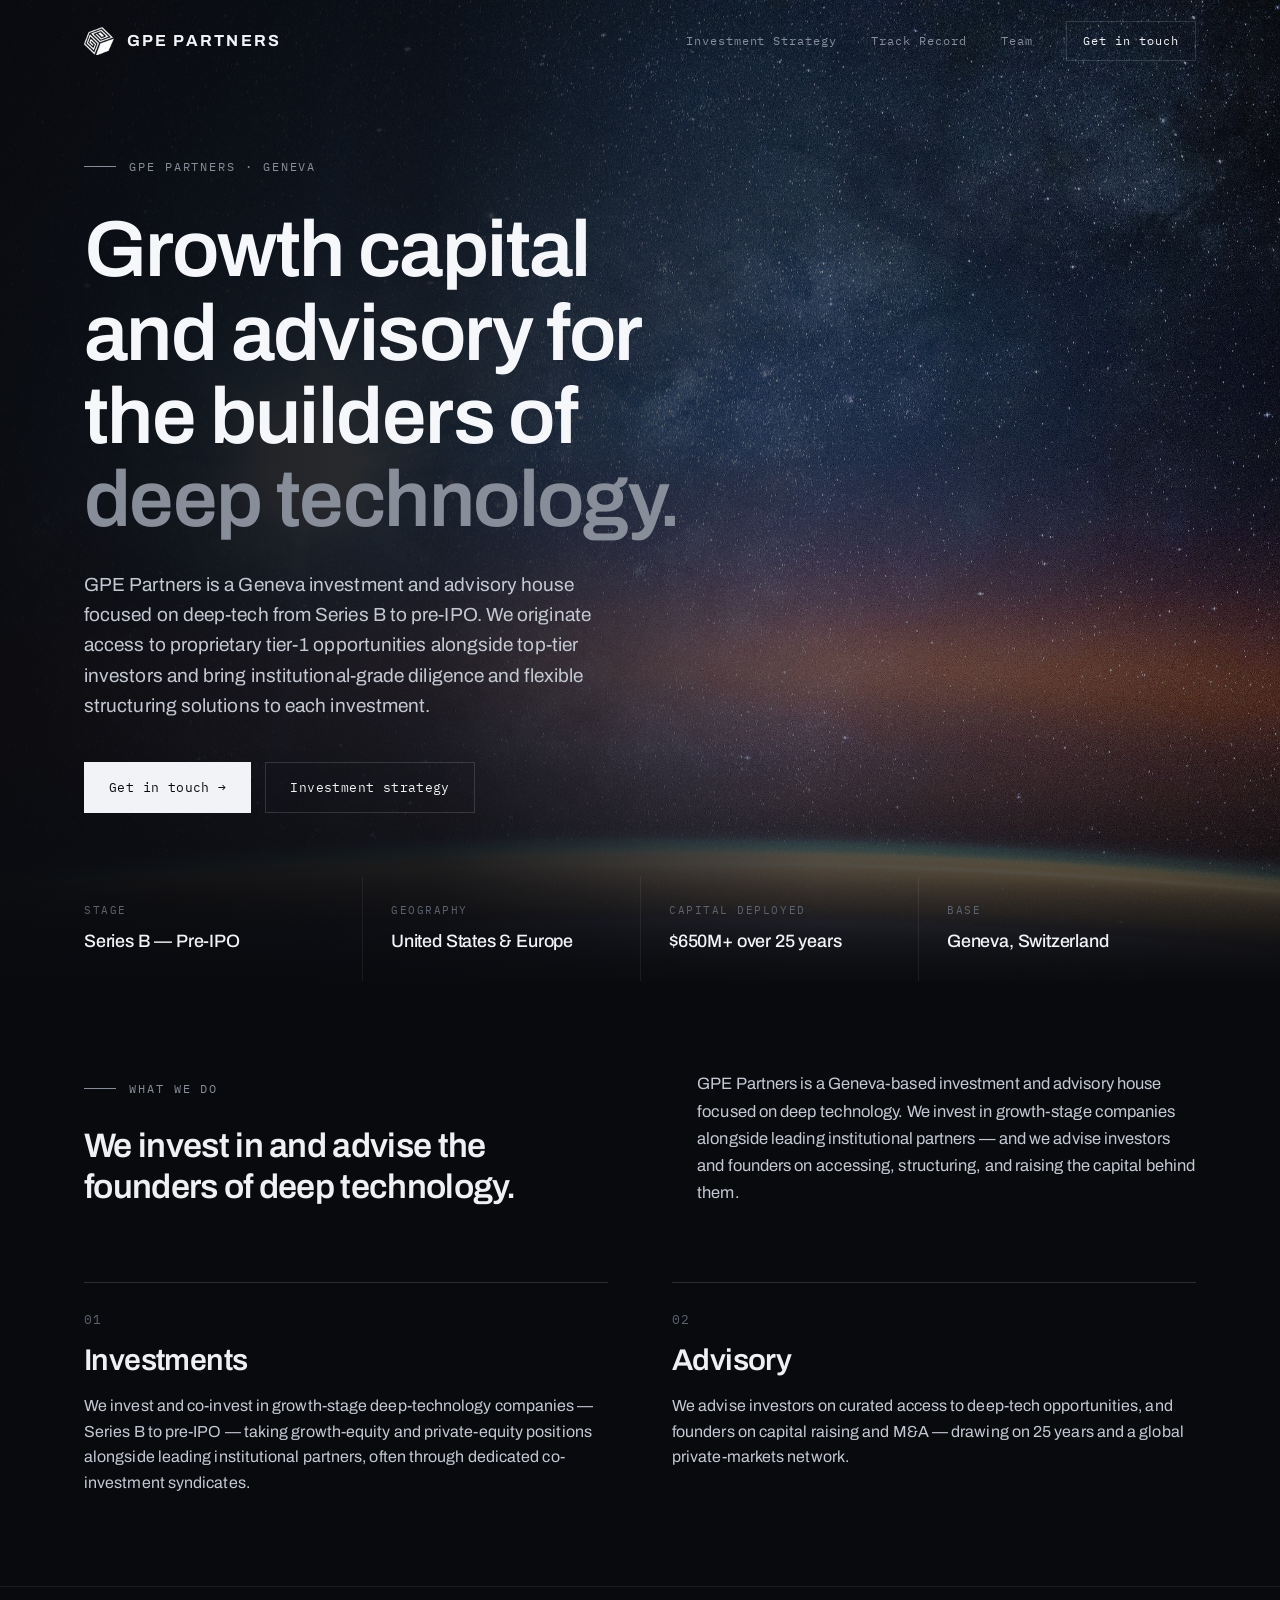
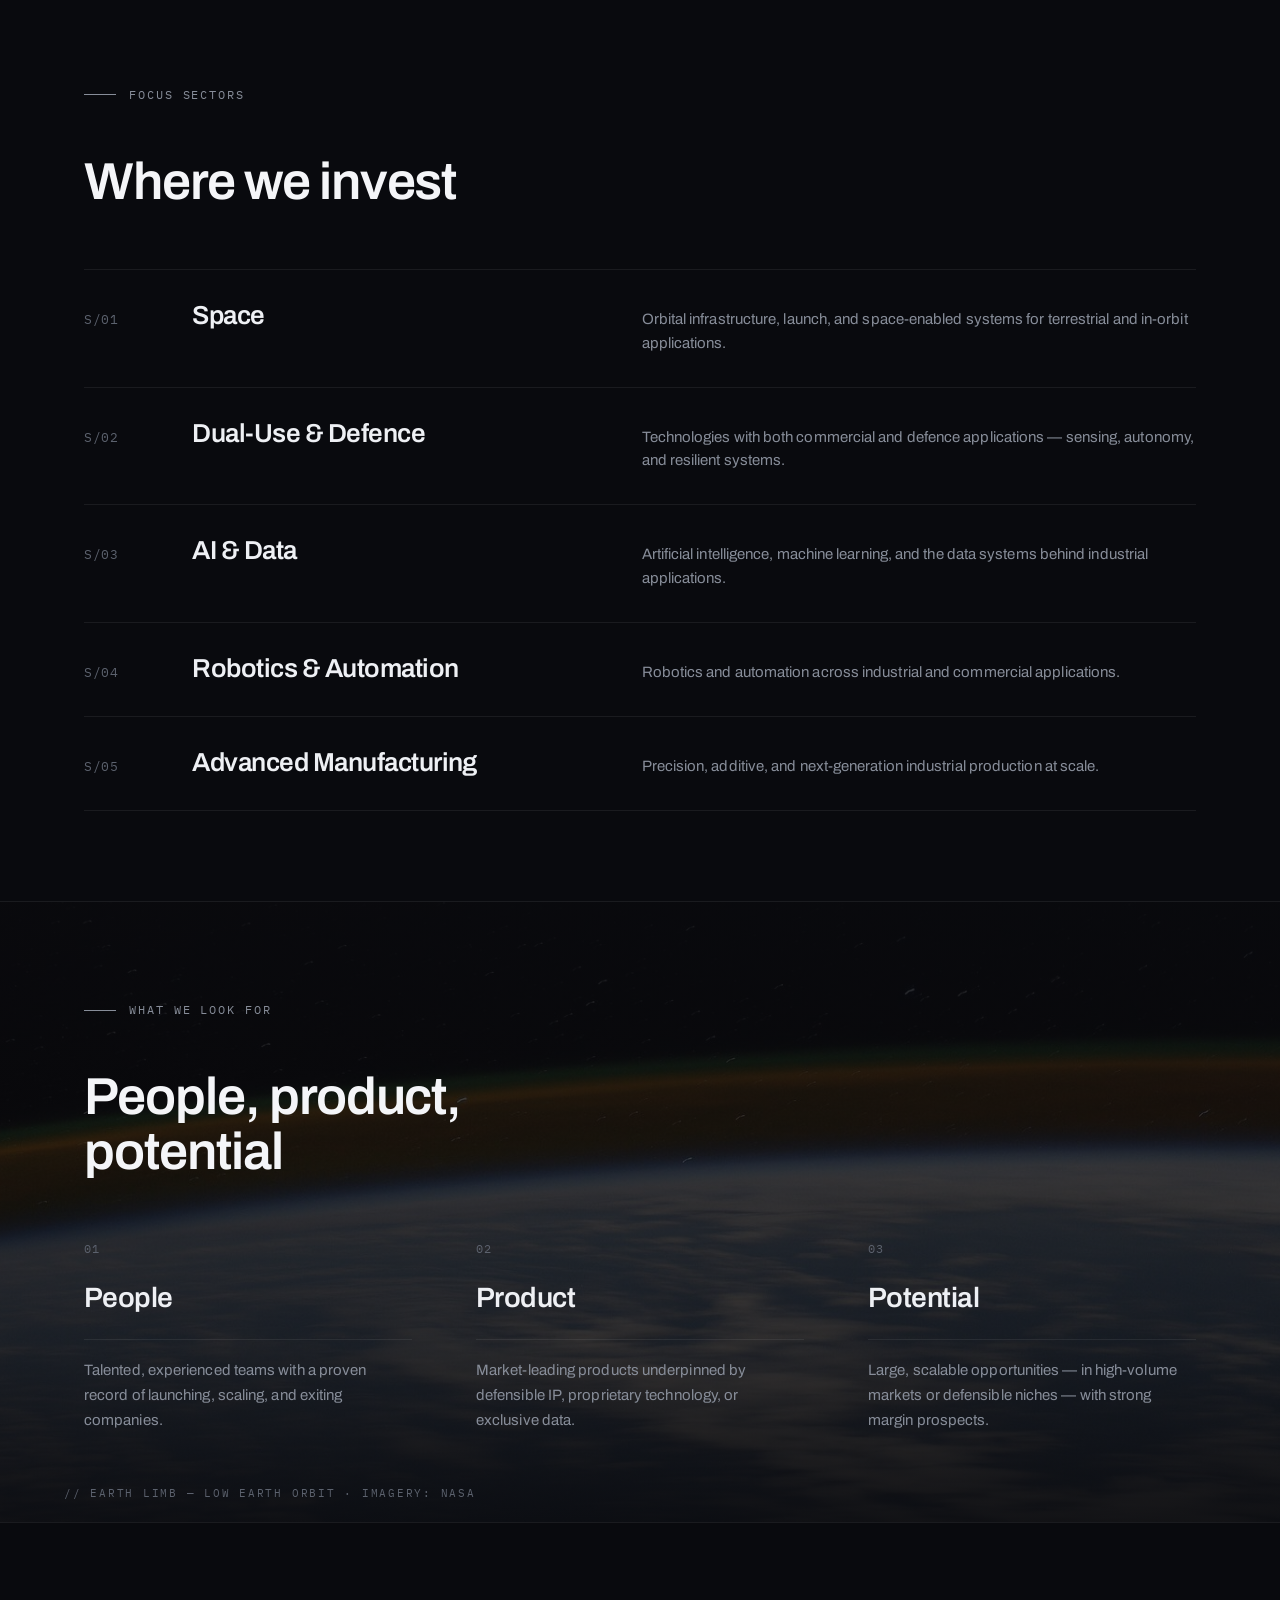
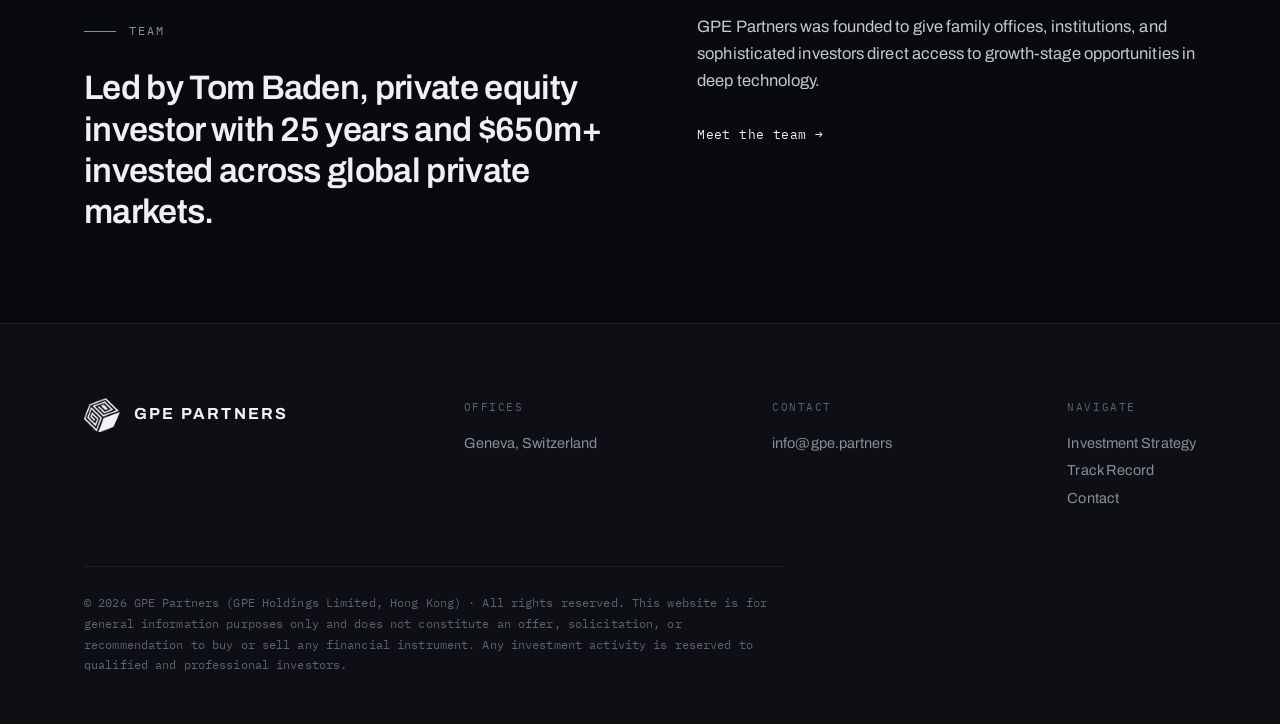
==== commit 8f595d90: "Home: What we do line, 'We invest in and advise the founders of deep technology.' Co-Authored-By: Cl" ====
--- a/index.html
+++ b/index.html
@@ -49,7 +49,7 @@
   <div class="wrap two-col reveal">
     <div>
       <span class="eyebrow">What we do</span>
-      <p class="big" style="margin-top:26px;">We put capital to work in deep technology — and help others do the same.</p>
+      <p class="big" style="margin-top:26px;">We invest in and advise the founders of deep technology.</p>
     </div>
     <div class="body-col">
       <p>GPE Partners is a Geneva-based investment and advisory house focused on deep technology. We invest in growth-stage companies alongside leading institutional partners — and we advise investors and founders on accessing, structuring, and raising the capital behind them.</p>
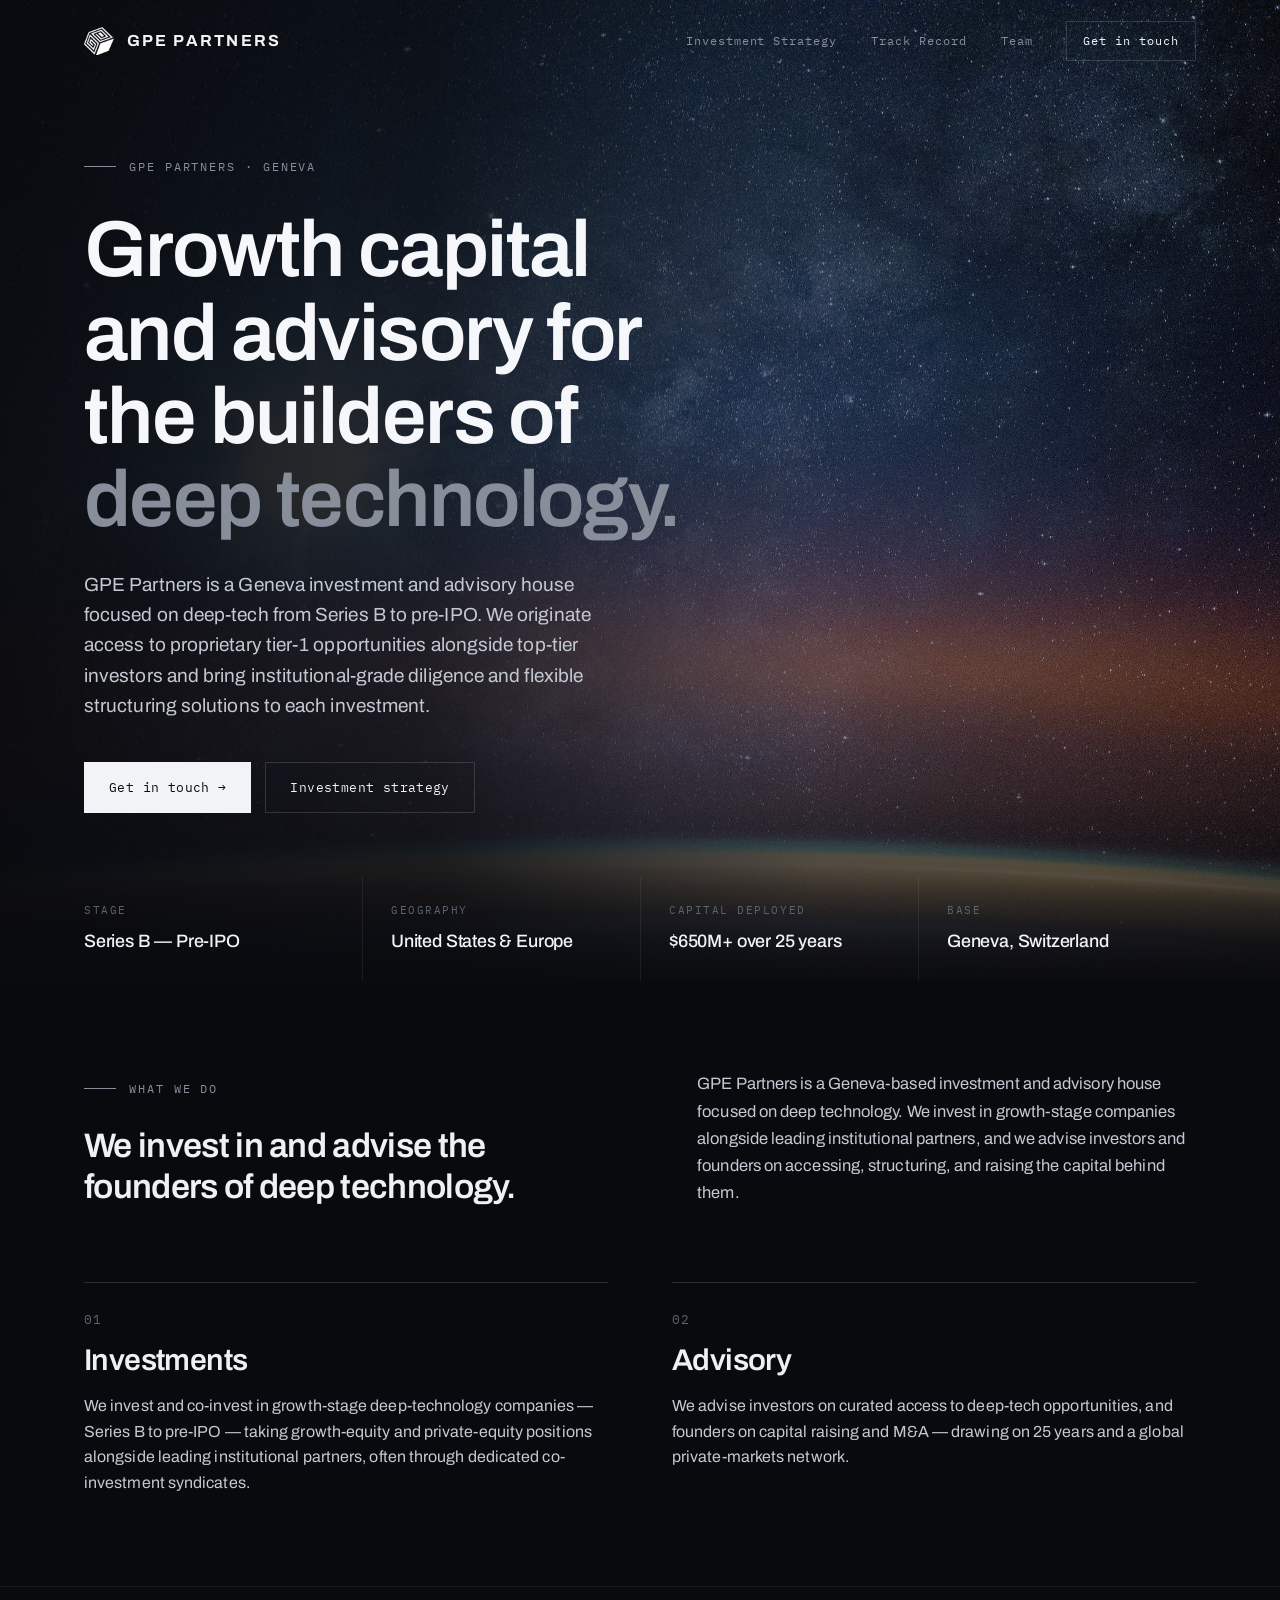
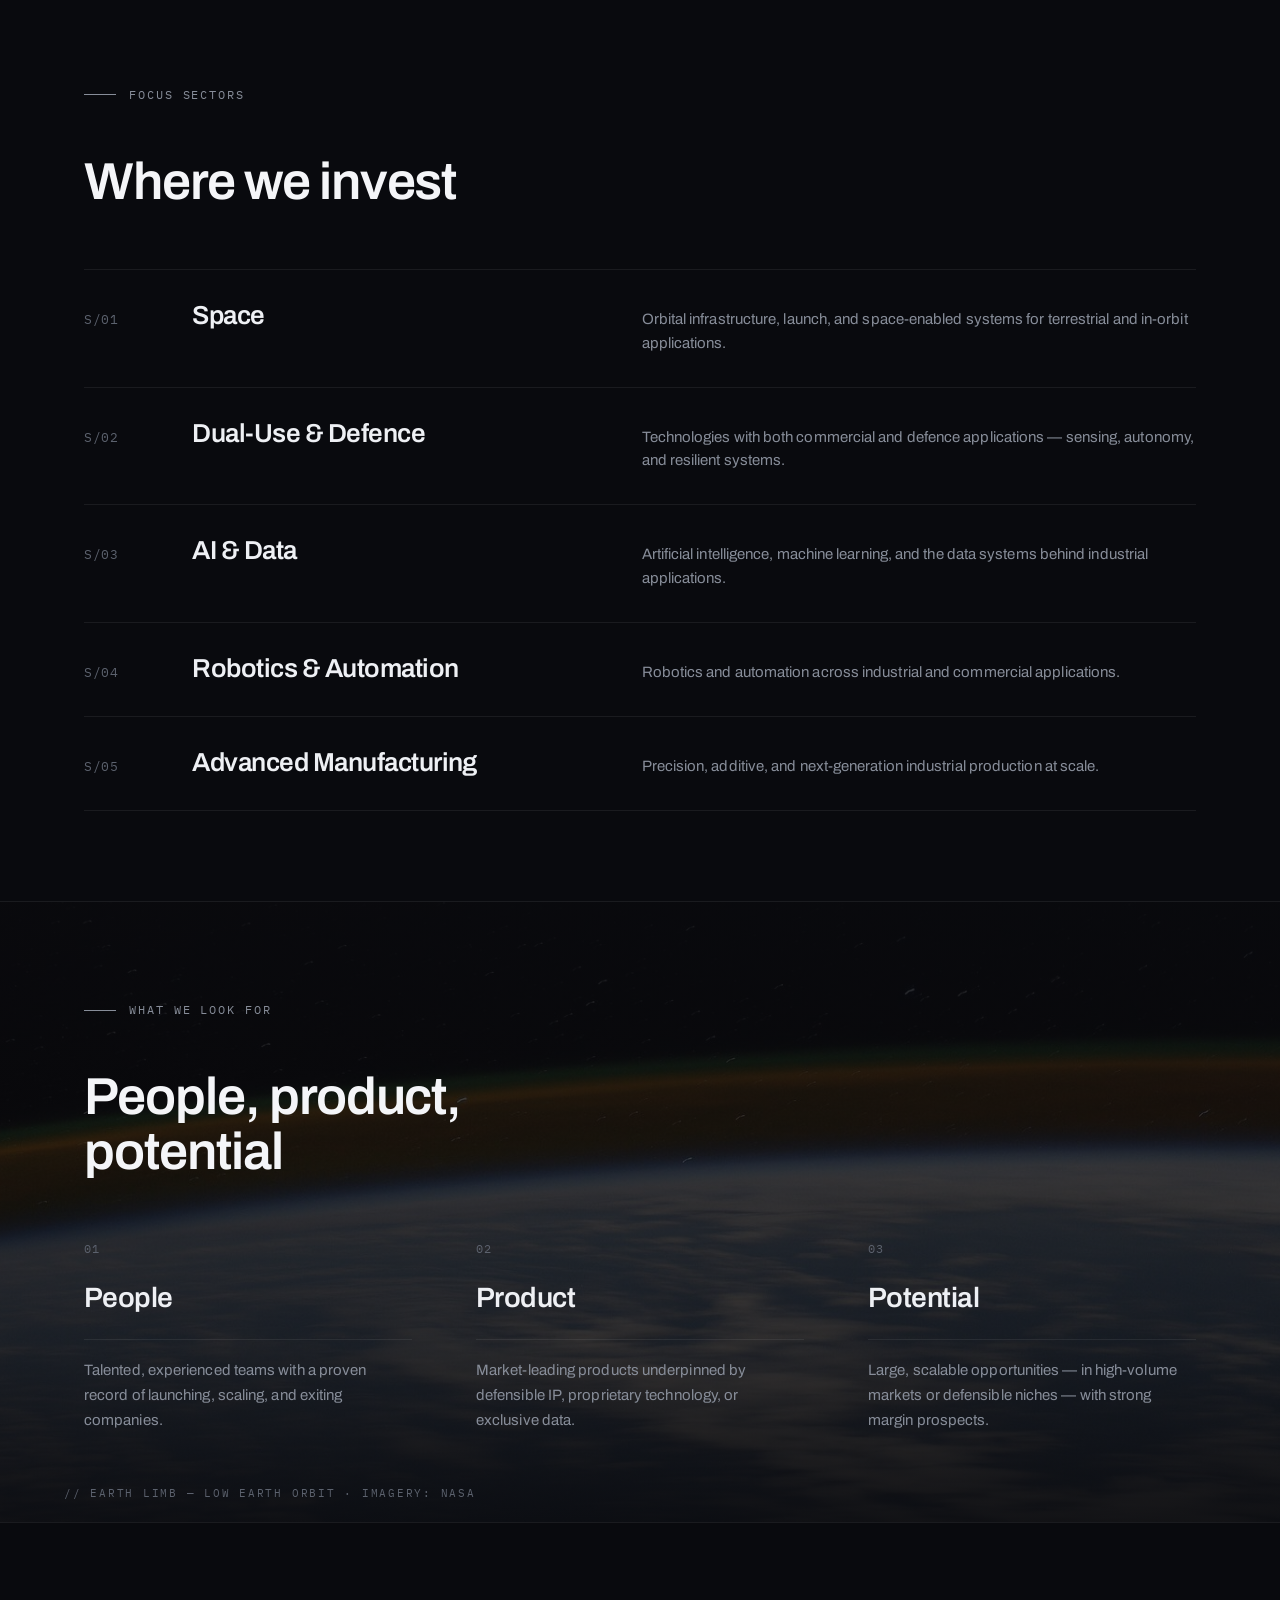
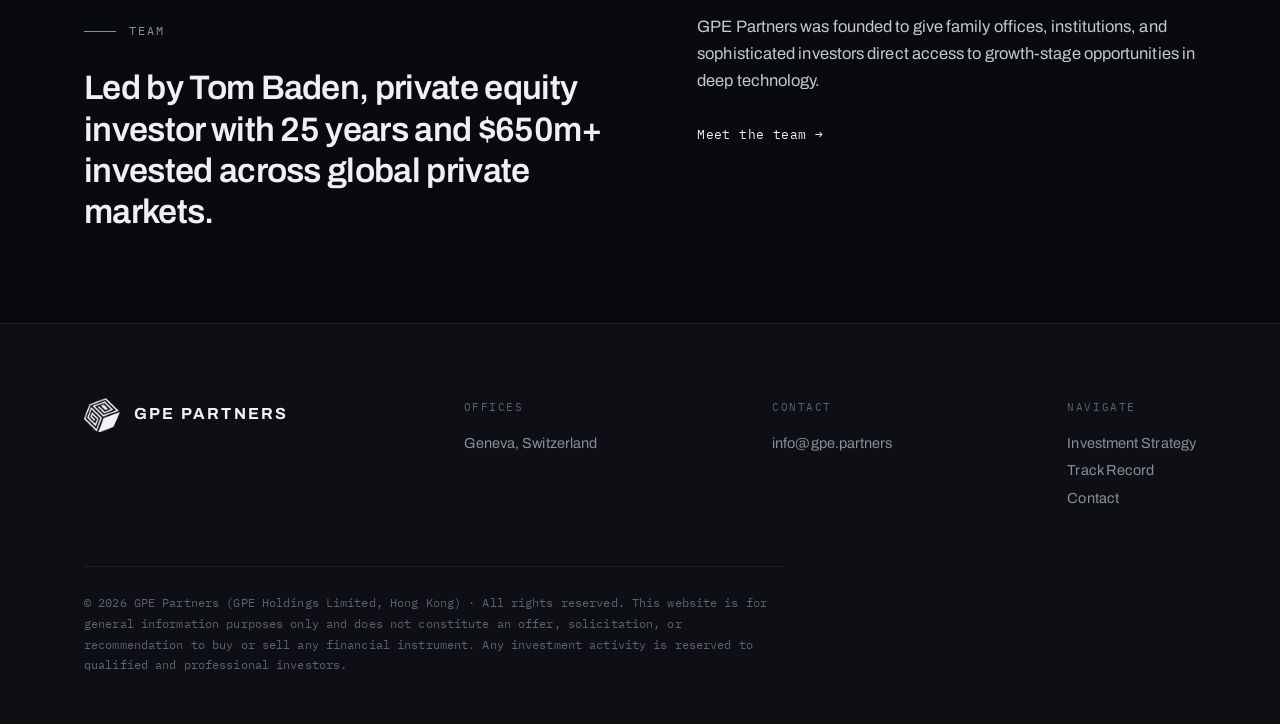
==== commit 0edeab99: "Home: drop the dash in the What we do paragraph Co-Authored-By: Claude Opus 5.5 <noreply@anthropic.c" ====
--- a/index.html
+++ b/index.html
@@ -52,7 +52,7 @@
       <p class="big" style="margin-top:26px;">We invest in and advise the founders of deep technology.</p>
     </div>
     <div class="body-col">
-      <p>GPE Partners is a Geneva-based investment and advisory house focused on deep technology. We invest in growth-stage companies alongside leading institutional partners — and we advise investors and founders on accessing, structuring, and raising the capital behind them.</p>
+      <p>GPE Partners is a Geneva-based investment and advisory house focused on deep technology. We invest in growth-stage companies alongside leading institutional partners, and we advise investors and founders on accessing, structuring, and raising the capital behind them.</p>
     </div>
   </div>
   <div class="wrap arms reveal">
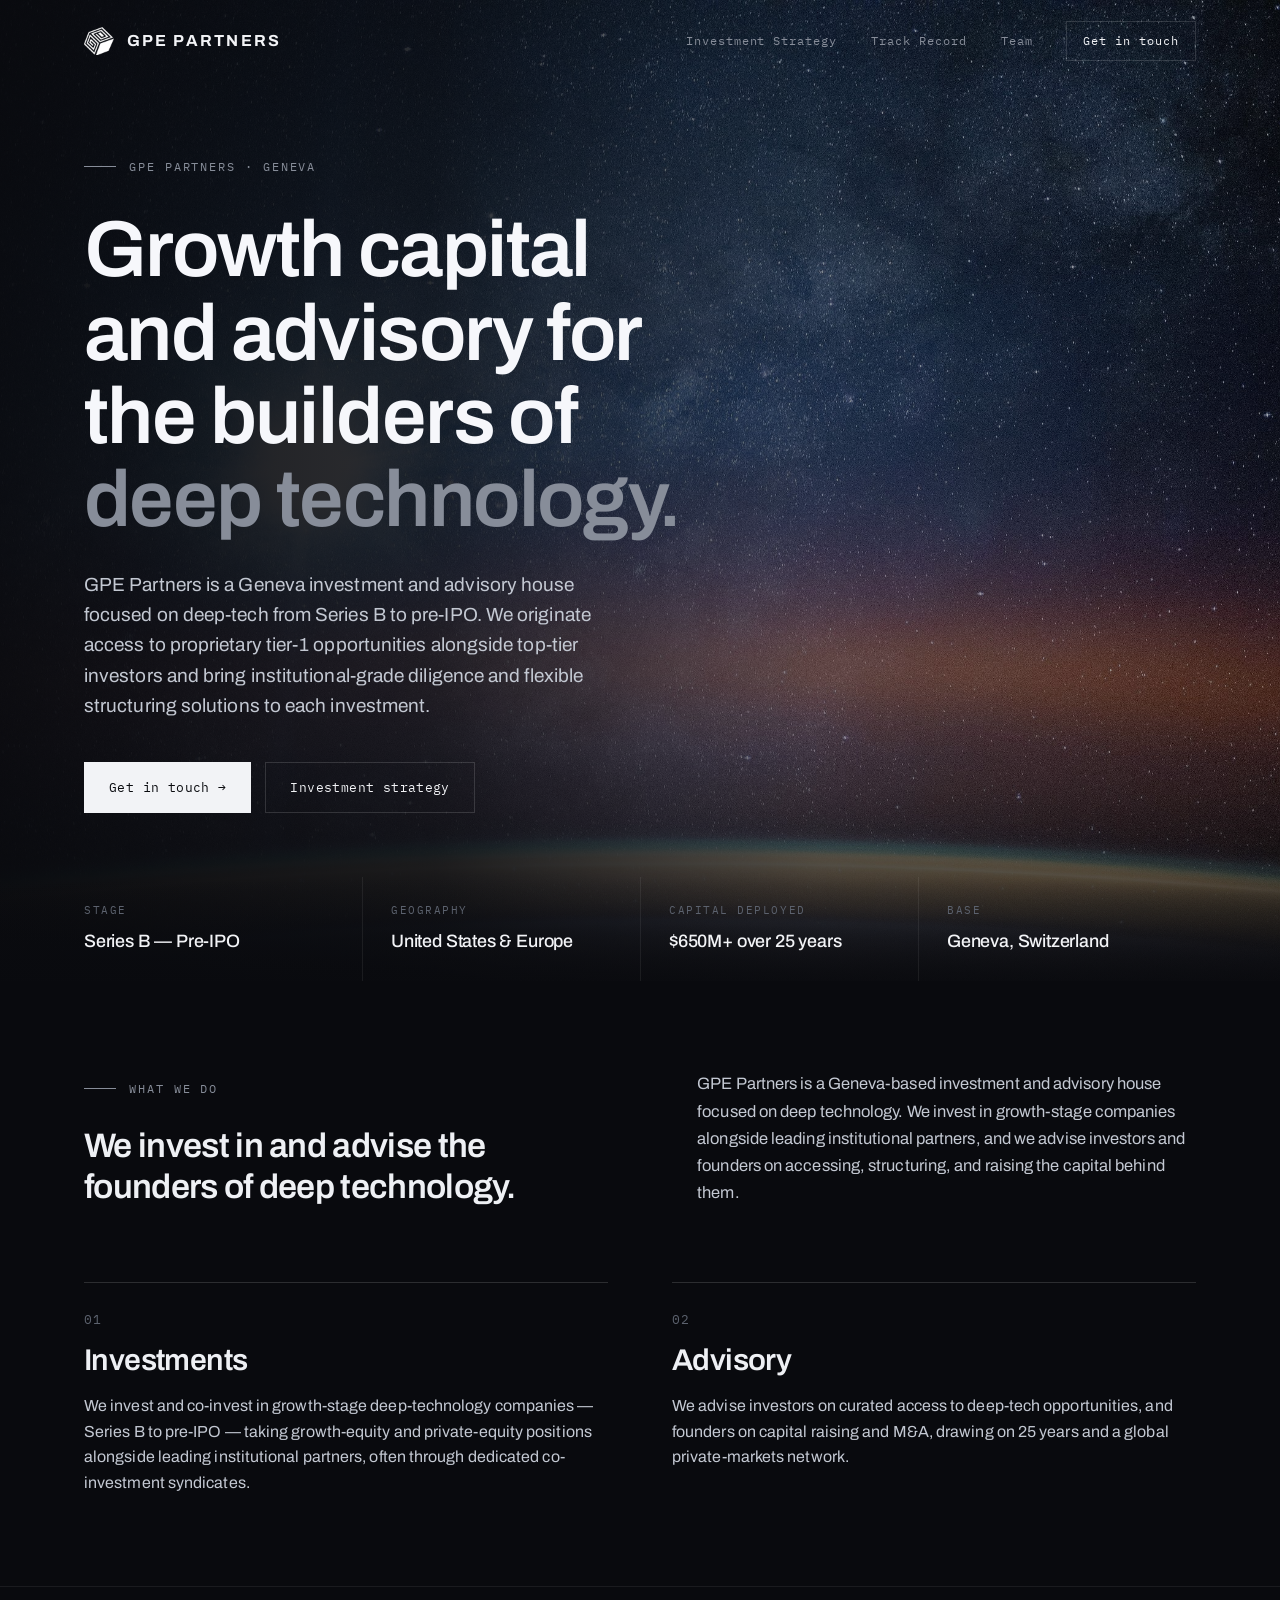
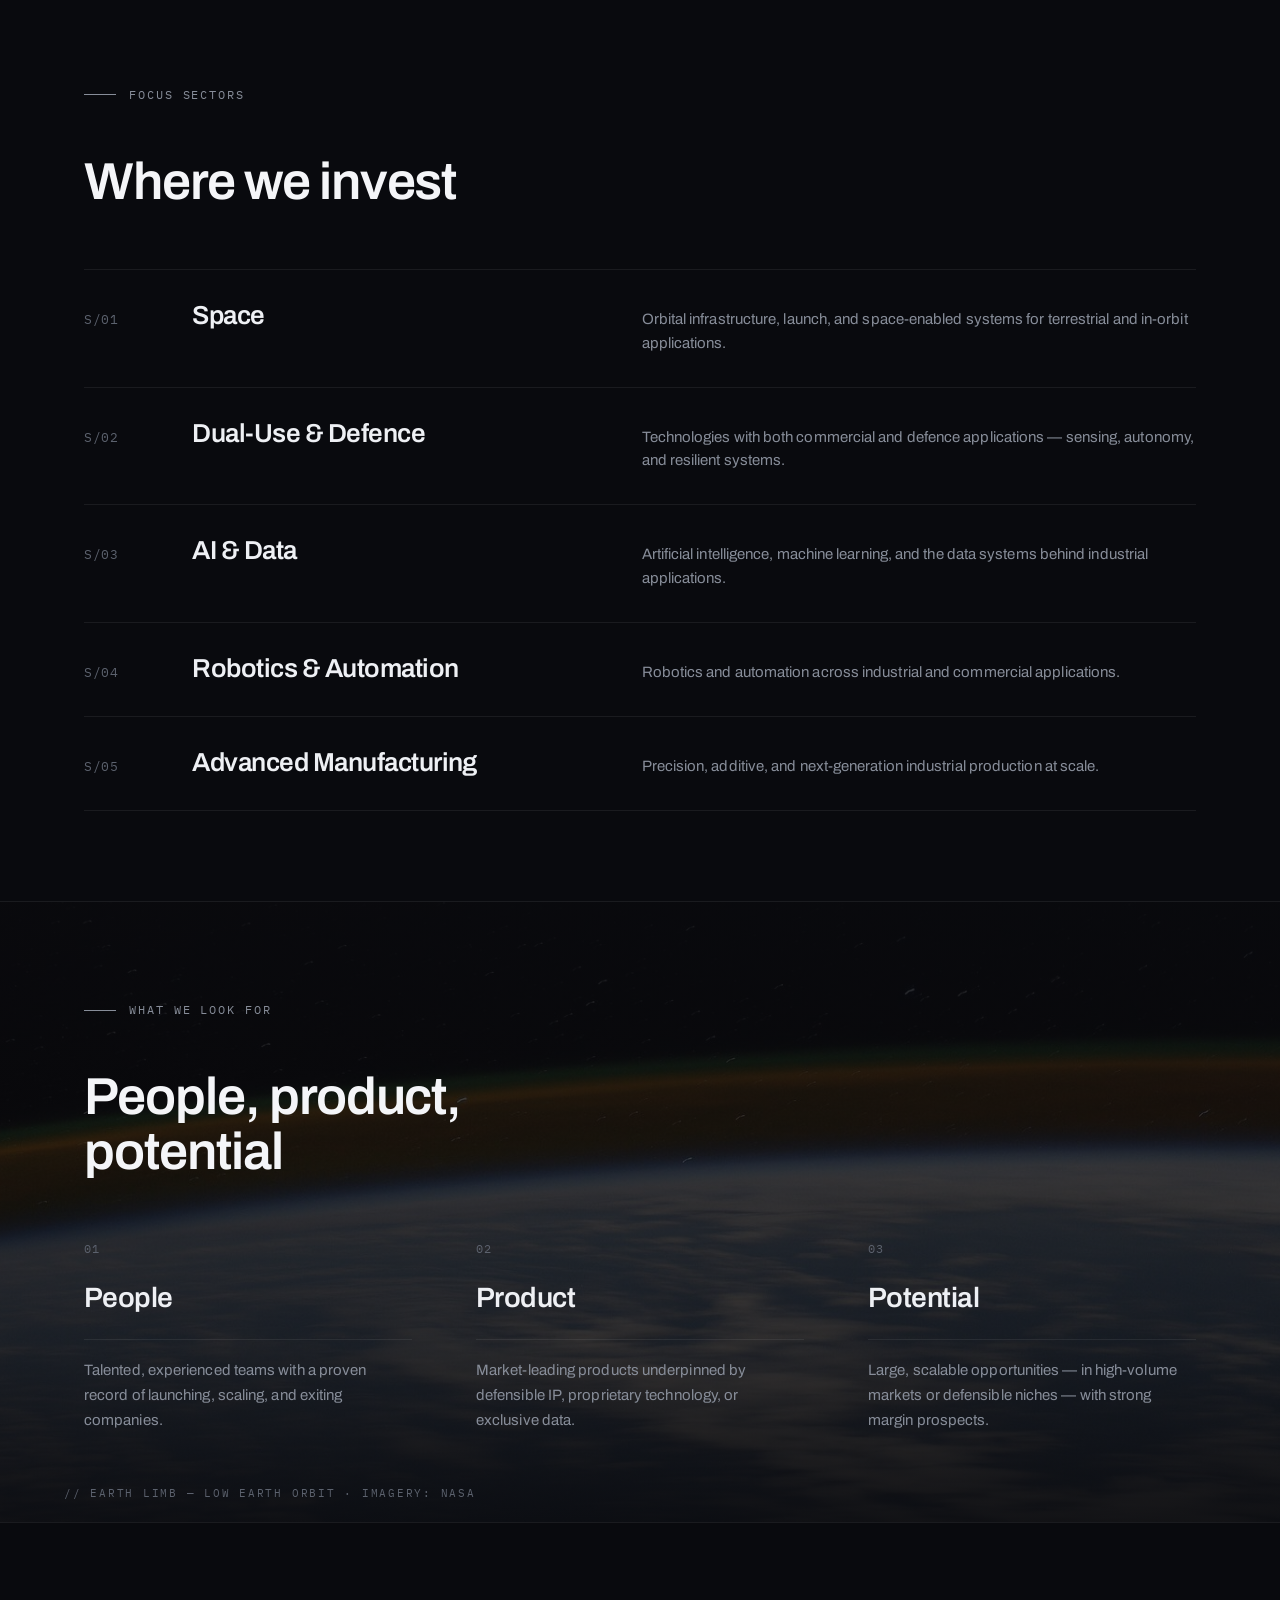
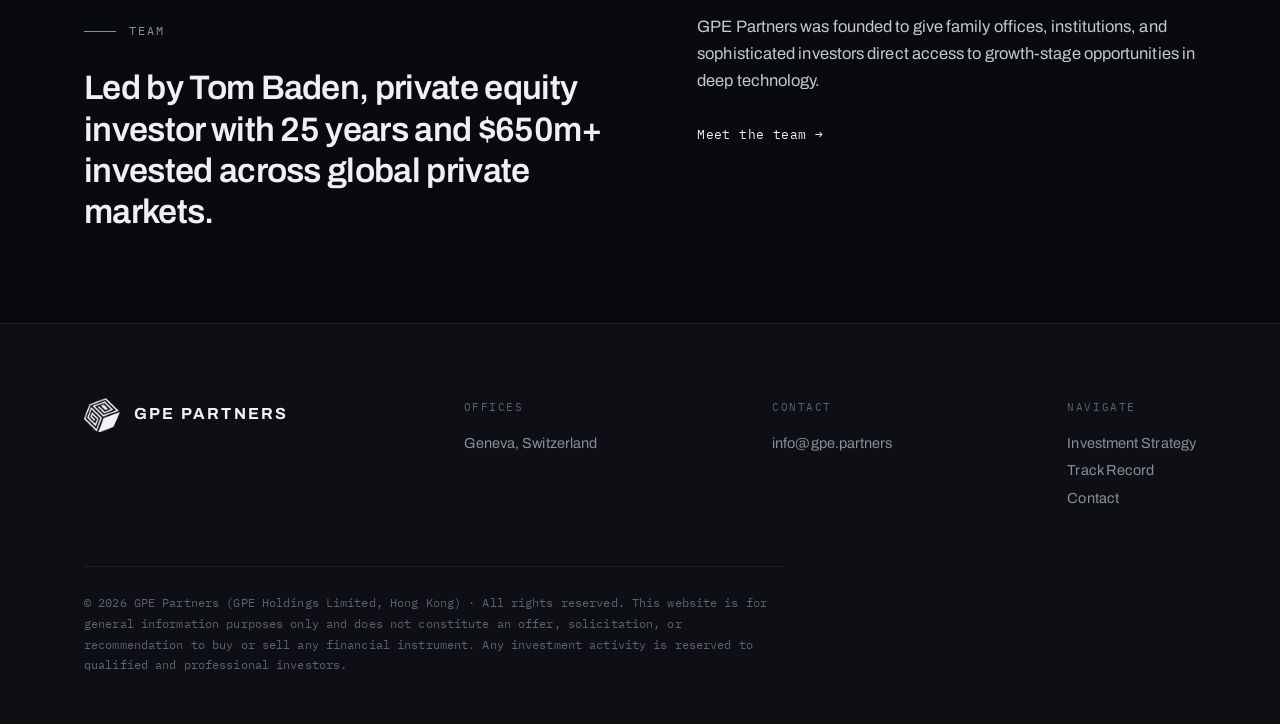
==== commit c4977095: "Home: drop the dash in the Advisory card Co-Authored-By: Claude Opus 5.5 <noreply@anthropic.com>" ====
--- a/index.html
+++ b/index.html
@@ -64,7 +64,7 @@
     <div class="arm">
       <div class="arm-n">02</div>
       <h3>Advisory</h3>
-      <p>We advise investors on curated access to deep-tech opportunities, and founders on capital raising and M&amp;A — drawing on 25 years and a global private-markets network.</p>
+      <p>We advise investors on curated access to deep-tech opportunities, and founders on capital raising and M&amp;A, drawing on 25 years and a global private-markets network.</p>
     </div>
   </div>
 </section>
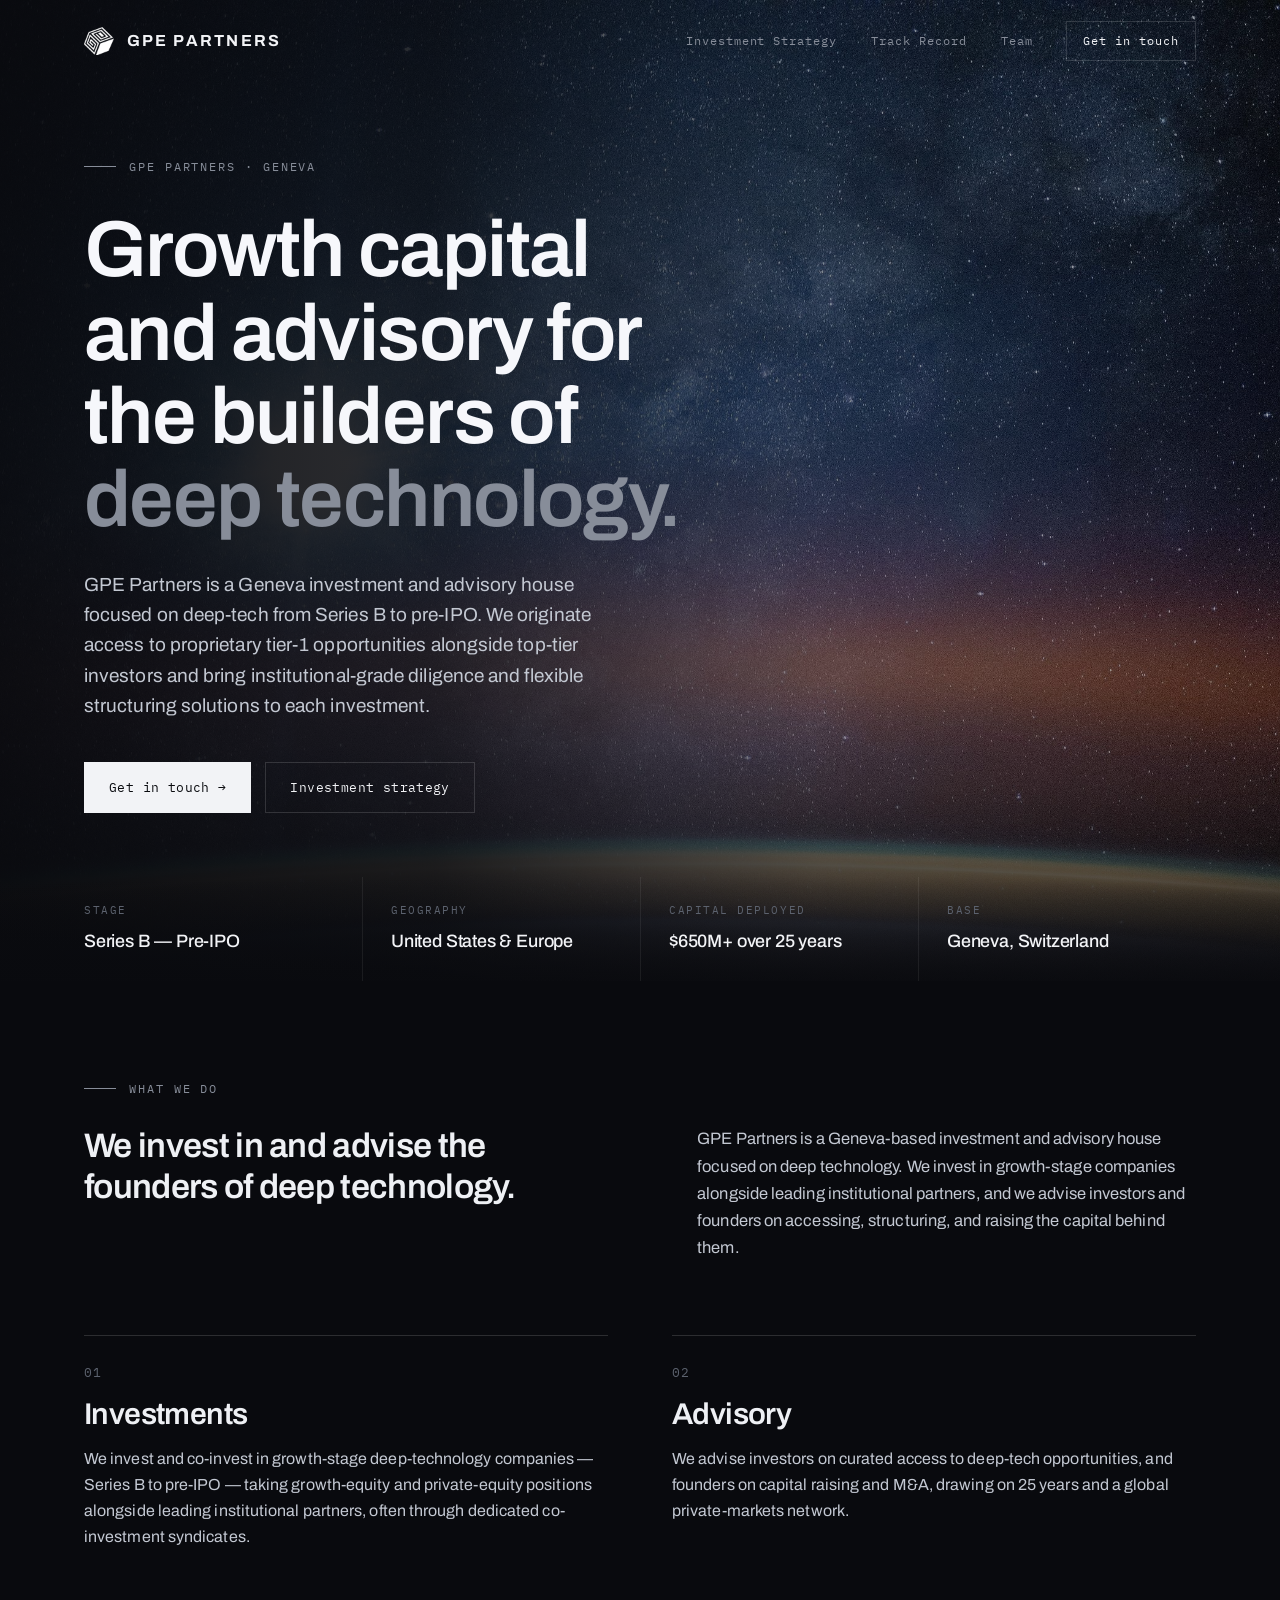
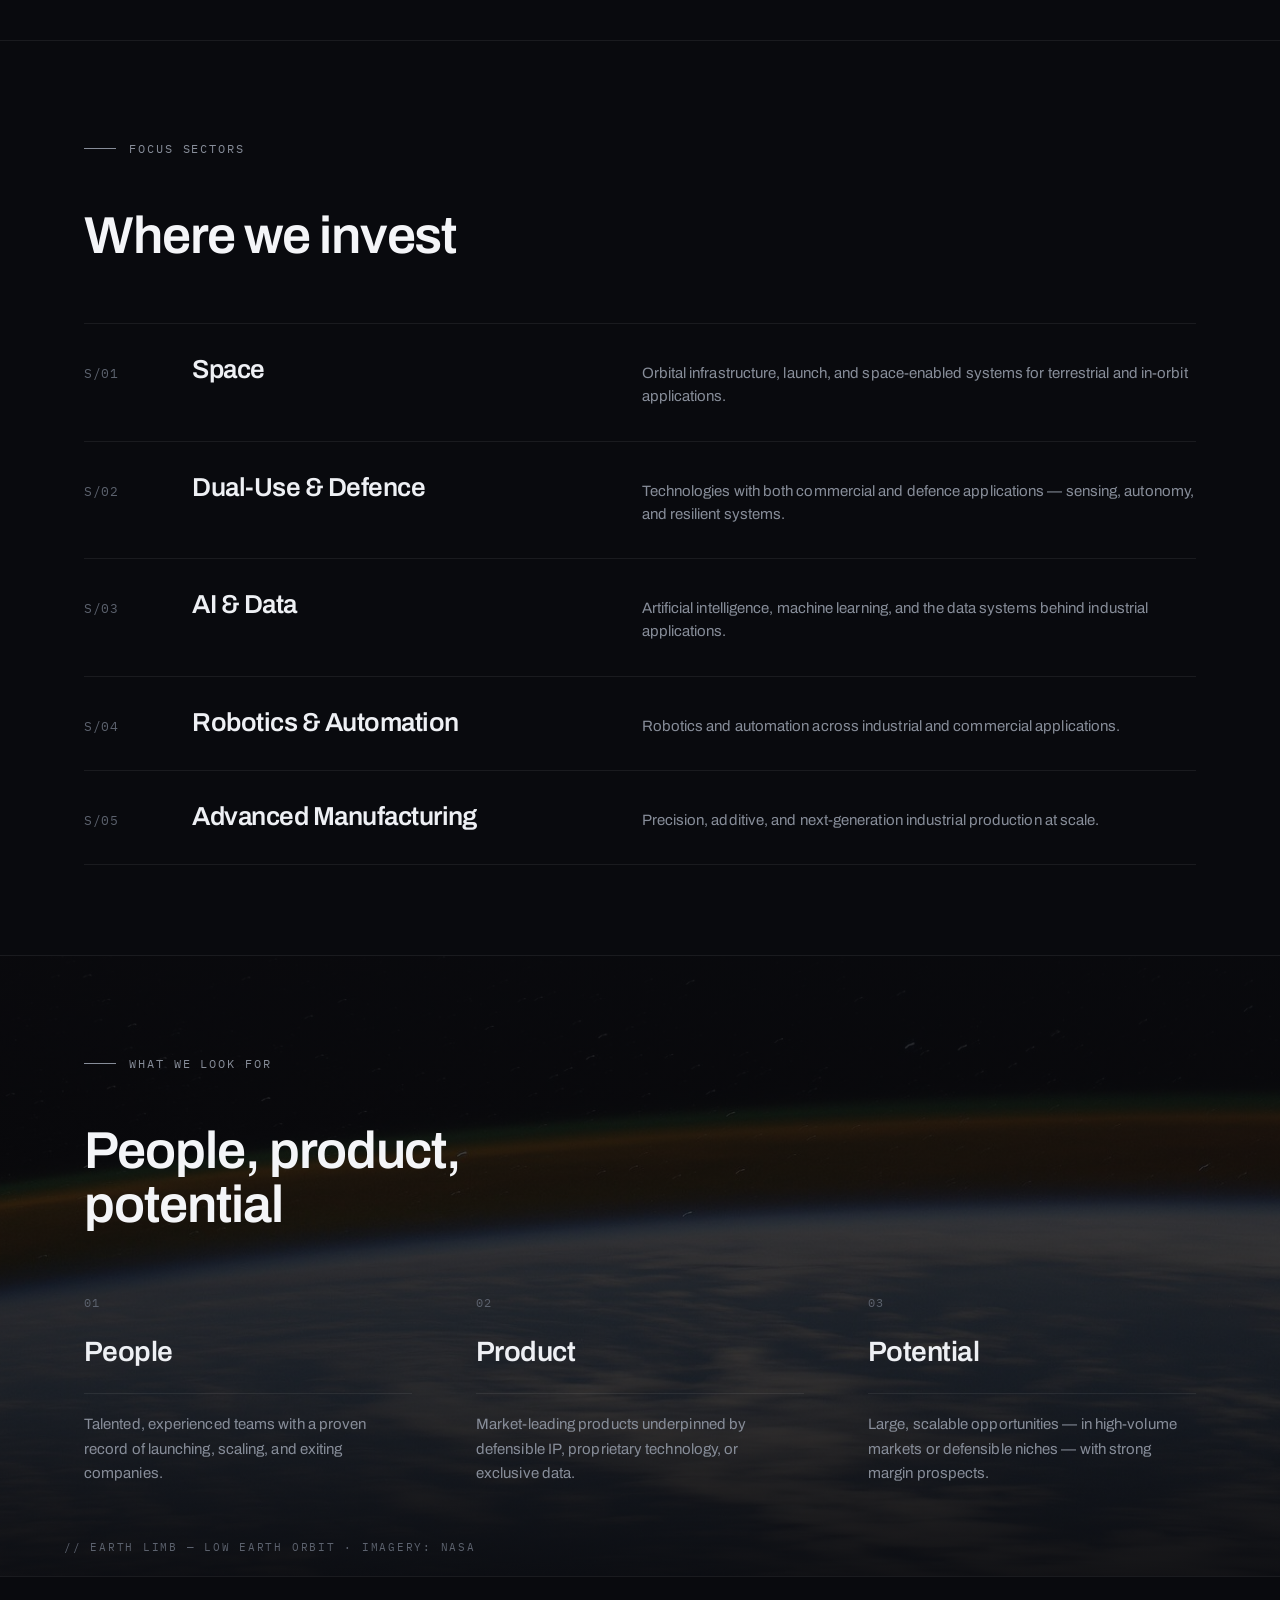
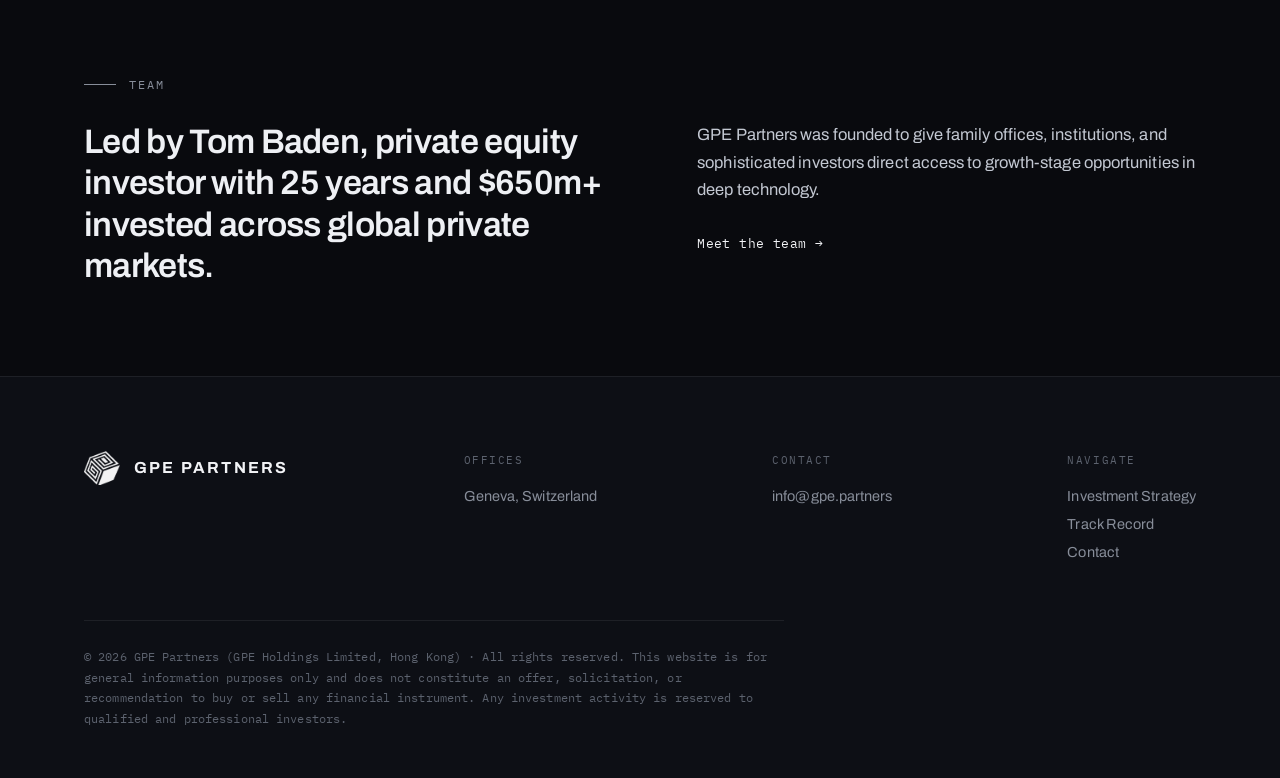
==== commit 6f680593: "Two-column sections: body text level with the headline, not the eyebrow Co-Authored-By: Claude Opus " ====
--- a/index.html
+++ b/index.html
@@ -4,7 +4,7 @@
 <meta charset="utf-8">
 <meta name="viewport" content="width=device-width, initial-scale=1">
 <title>GPE Partners — Investment & advisory for deep technology</title>
-<link rel="stylesheet" href="styles.css?v=13">
+<link rel="stylesheet" href="styles.css?v=14">
 </head>
 <body>
 
--- a/styles.css
+++ b/styles.css
@@ -112,6 +112,7 @@
 
 .two-col{ display:grid; grid-template-columns:1.05fr 1fr; gap:clamp(34px,7vw,104px); align-items:start; }
 .big{ font-size:clamp(24px,3vw,34px); font-weight:600; letter-spacing:-0.02em; line-height:1.22; color:#eef0f4; }
+.body-col{ padding-top:55px; } /* first line sits level with .big, below the eyebrow */
 .body-col p{ color:var(--fg-2); font-size:16.5px; }
 .body-col p + p{ margin-top:20px; }
 
@@ -175,6 +176,7 @@
   .nav a.cta{ margin-top:30px; font-family:var(--mono); font-size:13px; font-weight:400; letter-spacing:0.05em;
     border:1px solid var(--line); padding:15px 28px; color:var(--fg); }
   .two-col{ grid-template-columns:1fr; gap:30px; }
+  .body-col{ padding-top:0; }
   .criteria{ grid-template-columns:1fr; gap:30px; }
   .srow{ grid-template-columns:44px 1fr; }
   .srow p{ grid-column:2; }
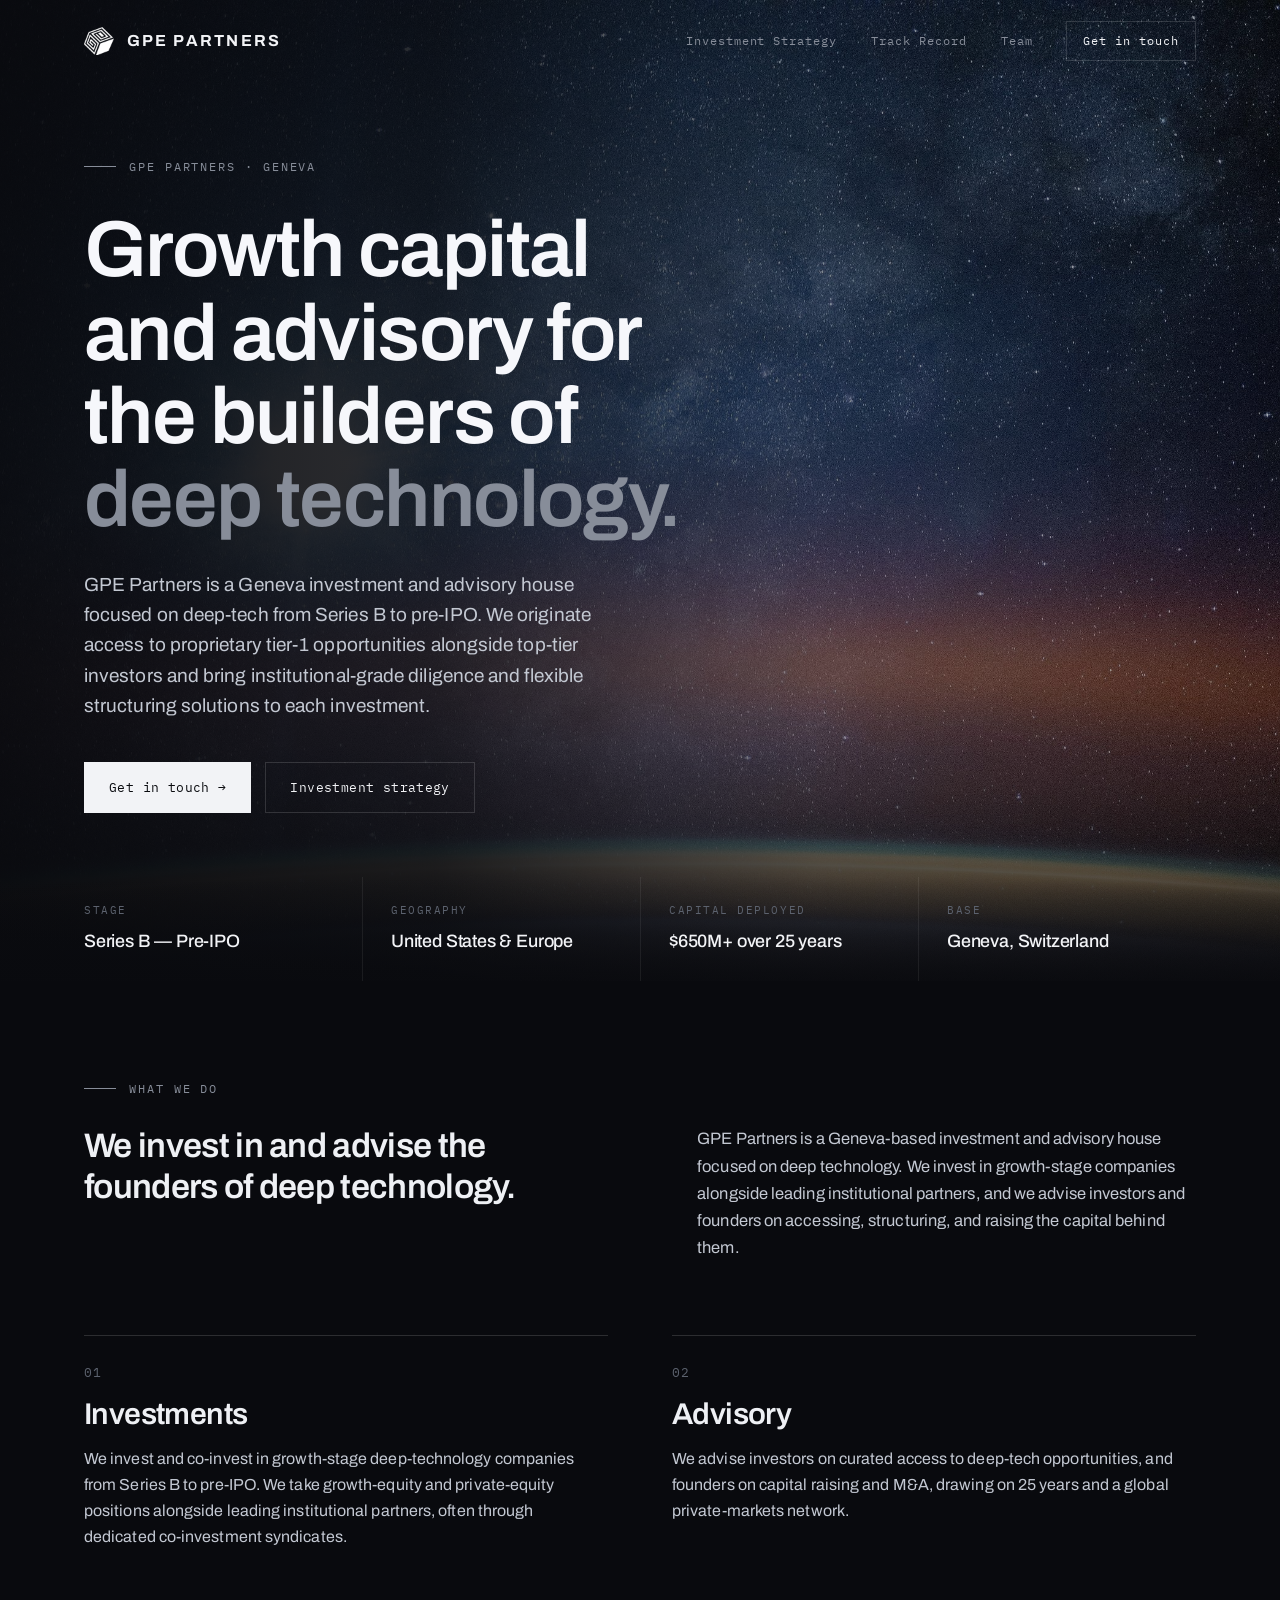
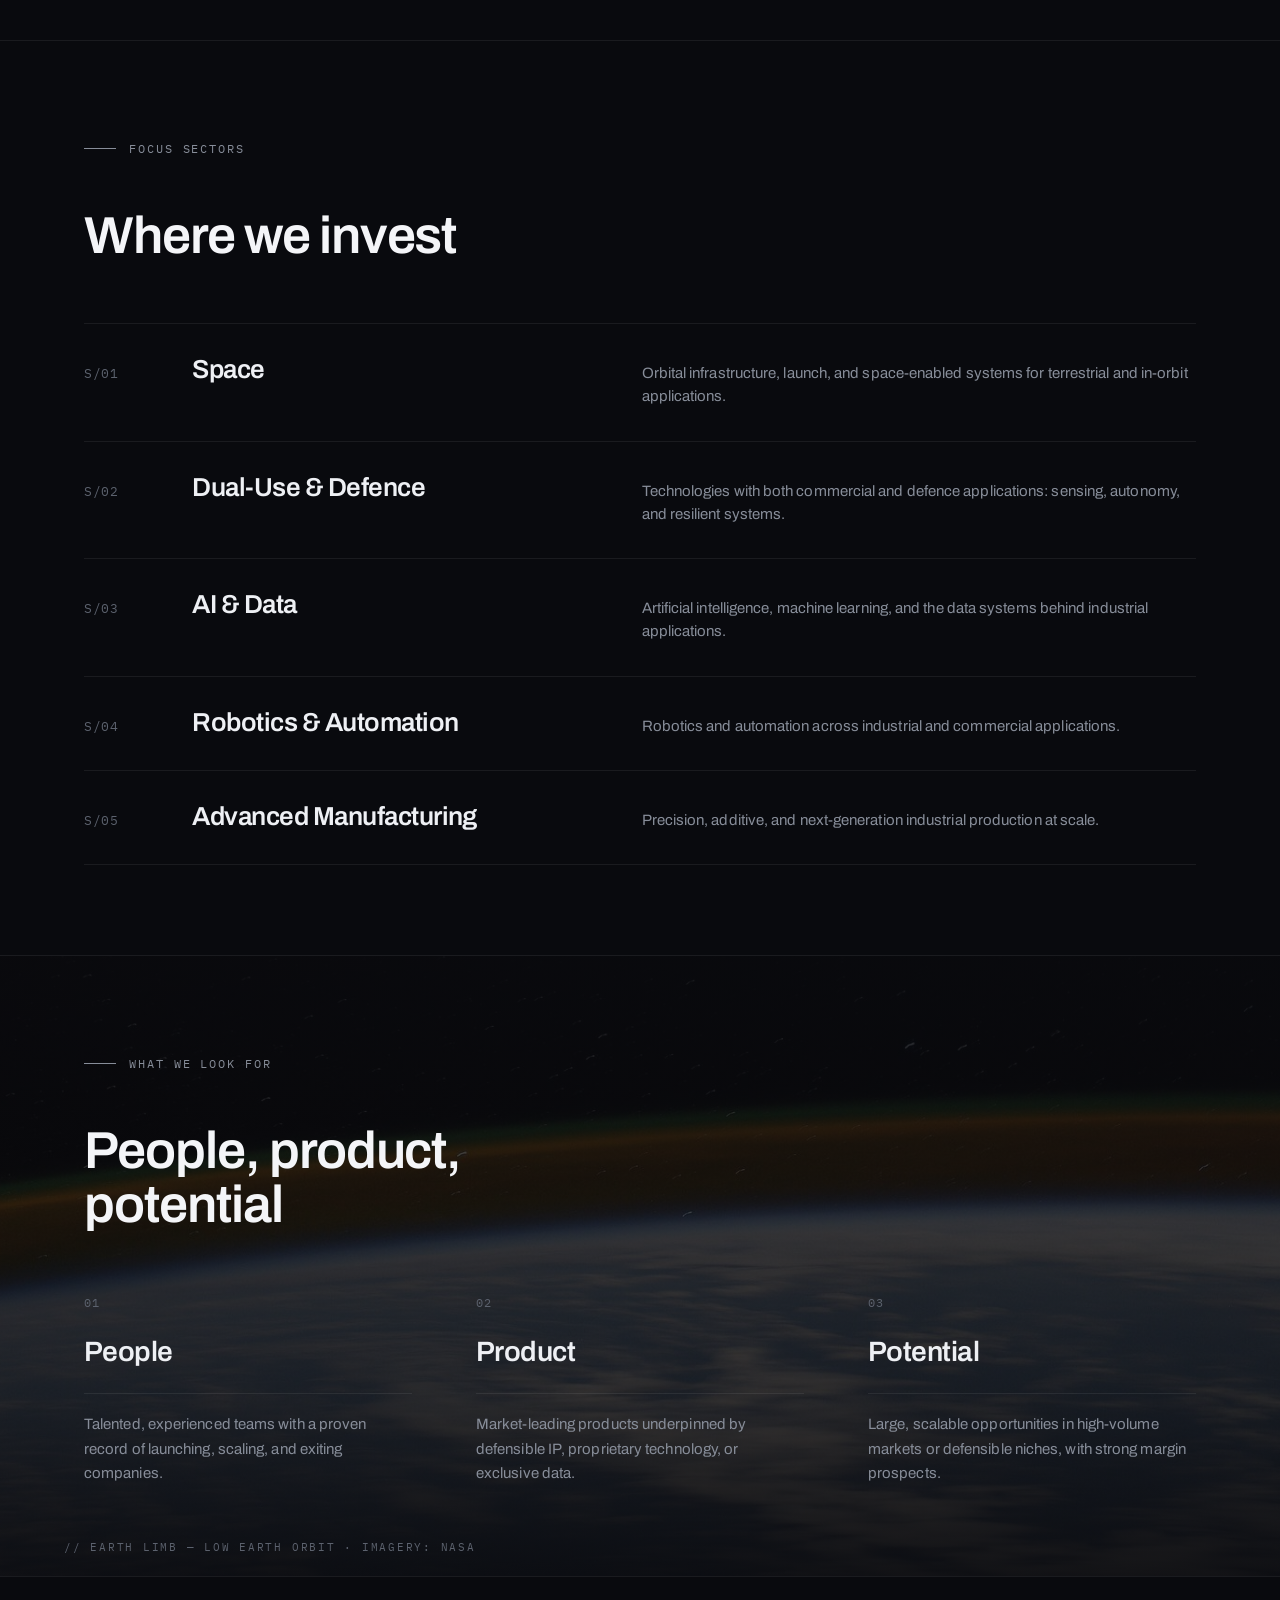
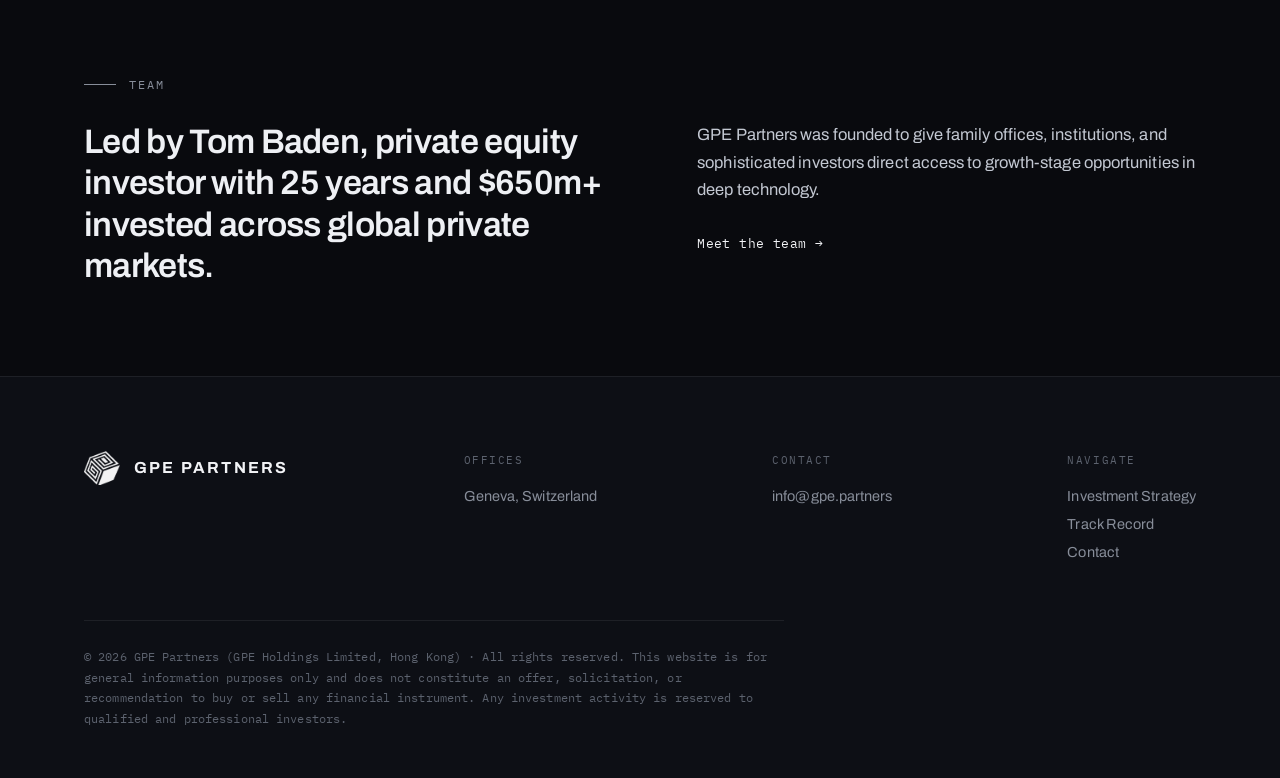
==== commit 94976411: "Copy: remove the dashes from body text on every page Commas, reworded sentences, and a colon where i" ====
--- a/index.html
+++ b/index.html
@@ -59,7 +59,7 @@
     <div class="arm">
       <div class="arm-n">01</div>
       <h3>Investments</h3>
-      <p>We invest and co-invest in growth-stage deep-technology companies — Series&nbsp;B to pre-IPO — taking growth-equity and private-equity positions alongside leading institutional partners, often through dedicated co-investment syndicates.</p>
+      <p>We invest and co-invest in growth-stage deep-technology companies from Series&nbsp;B to pre-IPO. We take growth-equity and private-equity positions alongside leading institutional partners, often through dedicated co-investment syndicates.</p>
     </div>
     <div class="arm">
       <div class="arm-n">02</div>
@@ -78,7 +78,7 @@
     </div>
     <div class="sectors reveal">
       <div class="srow"><div class="idx">S/01</div><h3>Space</h3><p>Orbital infrastructure, launch, and space-enabled systems for terrestrial and in-orbit applications.</p></div>
-      <div class="srow"><div class="idx">S/02</div><h3>Dual-Use &amp; Defence</h3><p>Technologies with both commercial and defence applications — sensing, autonomy, and resilient systems.</p></div>
+      <div class="srow"><div class="idx">S/02</div><h3>Dual-Use &amp; Defence</h3><p>Technologies with both commercial and defence applications: sensing, autonomy, and resilient systems.</p></div>
       <div class="srow"><div class="idx">S/03</div><h3>AI &amp; Data</h3><p>Artificial intelligence, machine learning, and the data systems behind industrial applications.</p></div>
       <div class="srow"><div class="idx">S/04</div><h3>Robotics &amp; Automation</h3><p>Robotics and automation across industrial and commercial applications.</p></div>
       <div class="srow"><div class="idx">S/05</div><h3>Advanced Manufacturing</h3><p>Precision, additive, and next-generation industrial production at scale.</p></div>
@@ -98,7 +98,7 @@
     <div class="criteria reveal">
       <div class="crit"><div class="n">01</div><div class="k">People</div><div class="rule"></div><p>Talented, experienced teams with a proven record of launching, scaling, and exiting companies.</p></div>
       <div class="crit"><div class="n">02</div><div class="k">Product</div><div class="rule"></div><p>Market-leading products underpinned by defensible IP, proprietary technology, or exclusive data.</p></div>
-      <div class="crit"><div class="n">03</div><div class="k">Potential</div><div class="rule"></div><p>Large, scalable opportunities — in high-volume markets or defensible niches — with strong margin prospects.</p></div>
+      <div class="crit"><div class="n">03</div><div class="k">Potential</div><div class="rule"></div><p>Large, scalable opportunities in high-volume markets or defensible niches, with strong margin prospects.</p></div>
     </div>
   </div>
   <div class="credit">// Earth limb — low Earth orbit · imagery: NASA</div>
